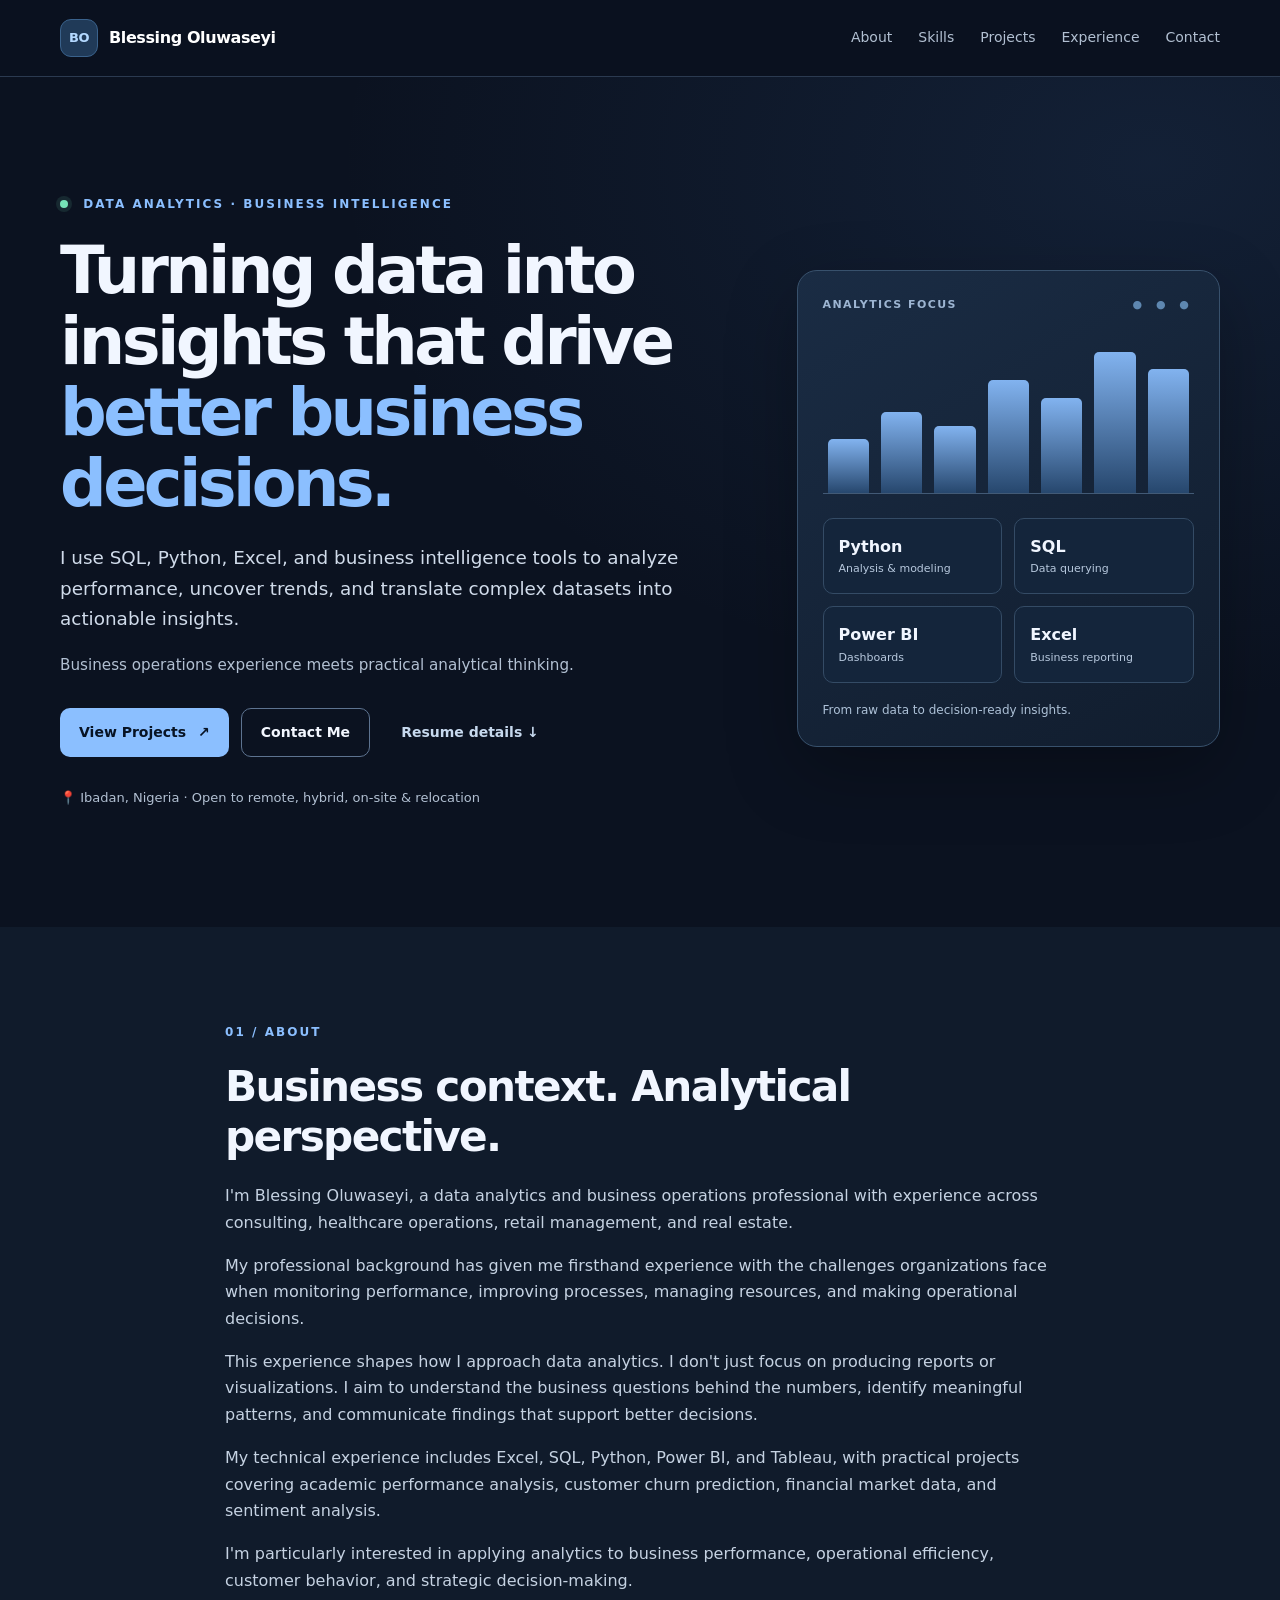
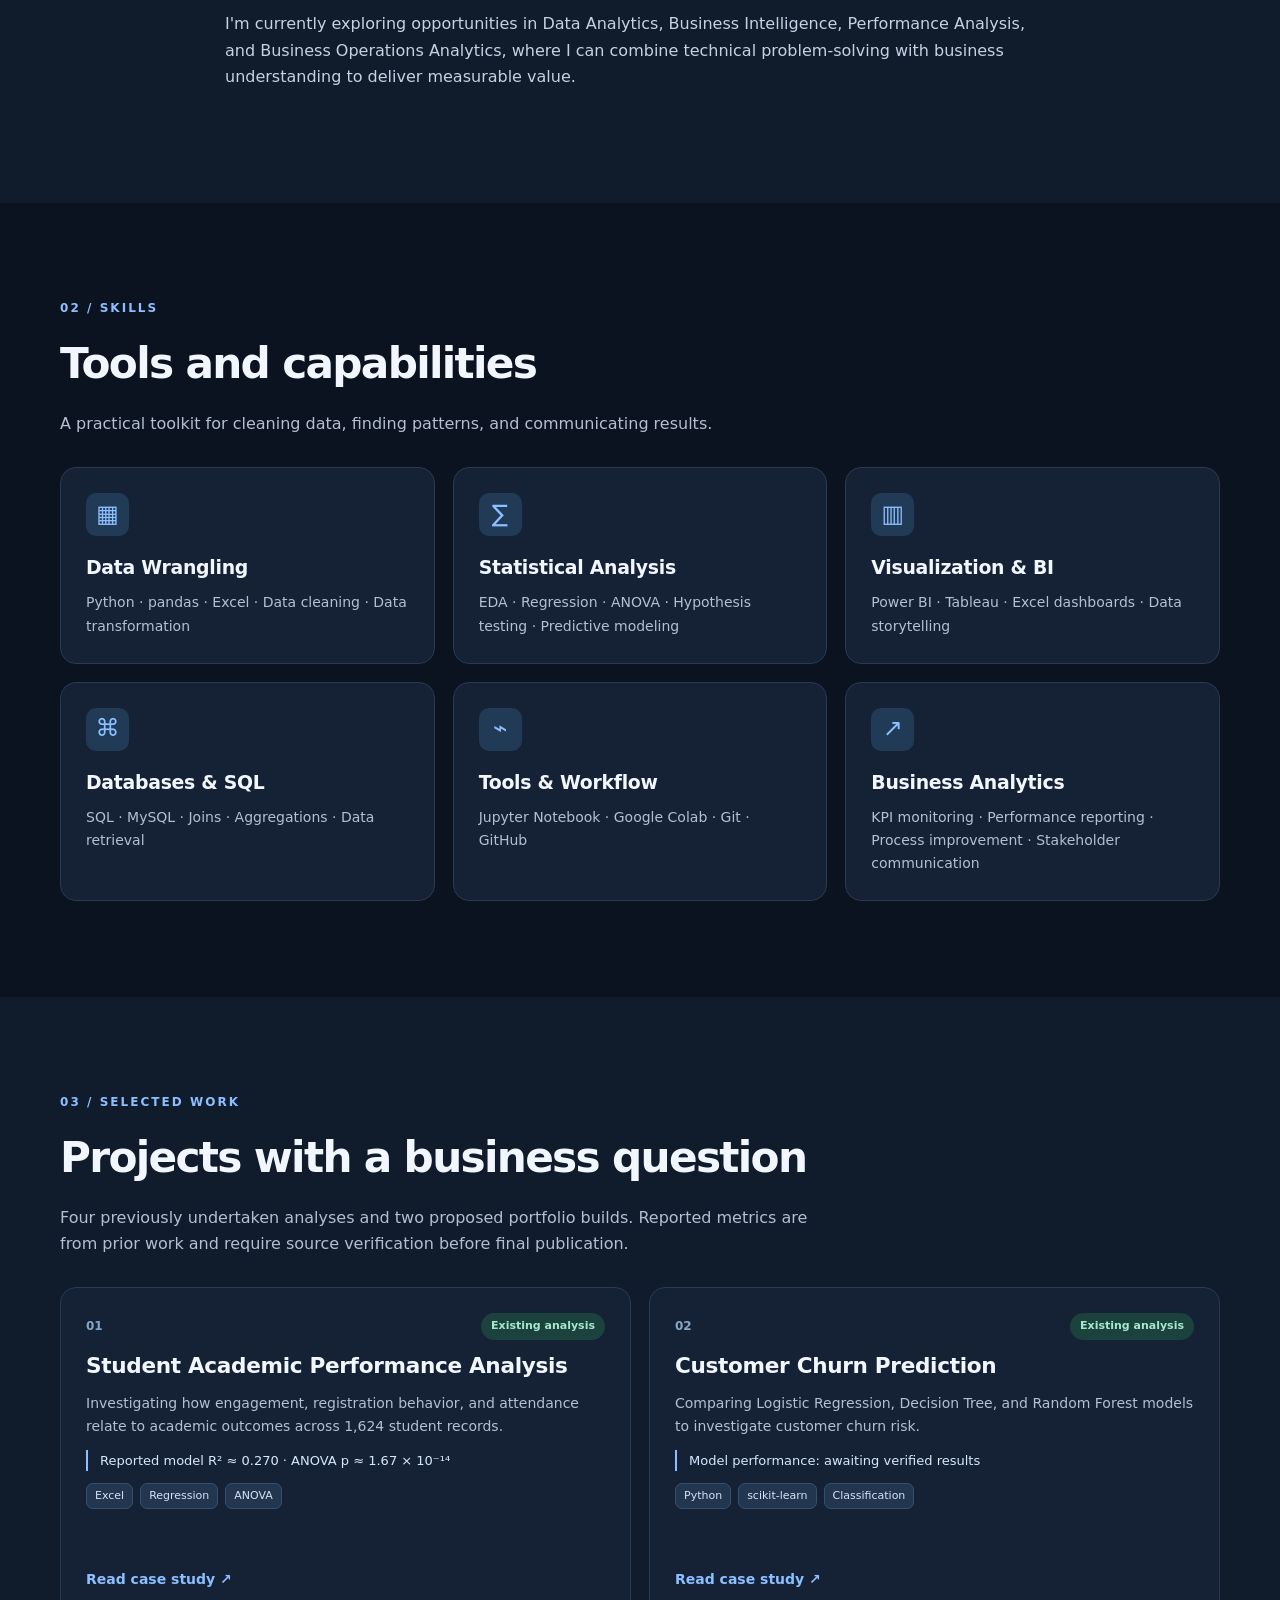
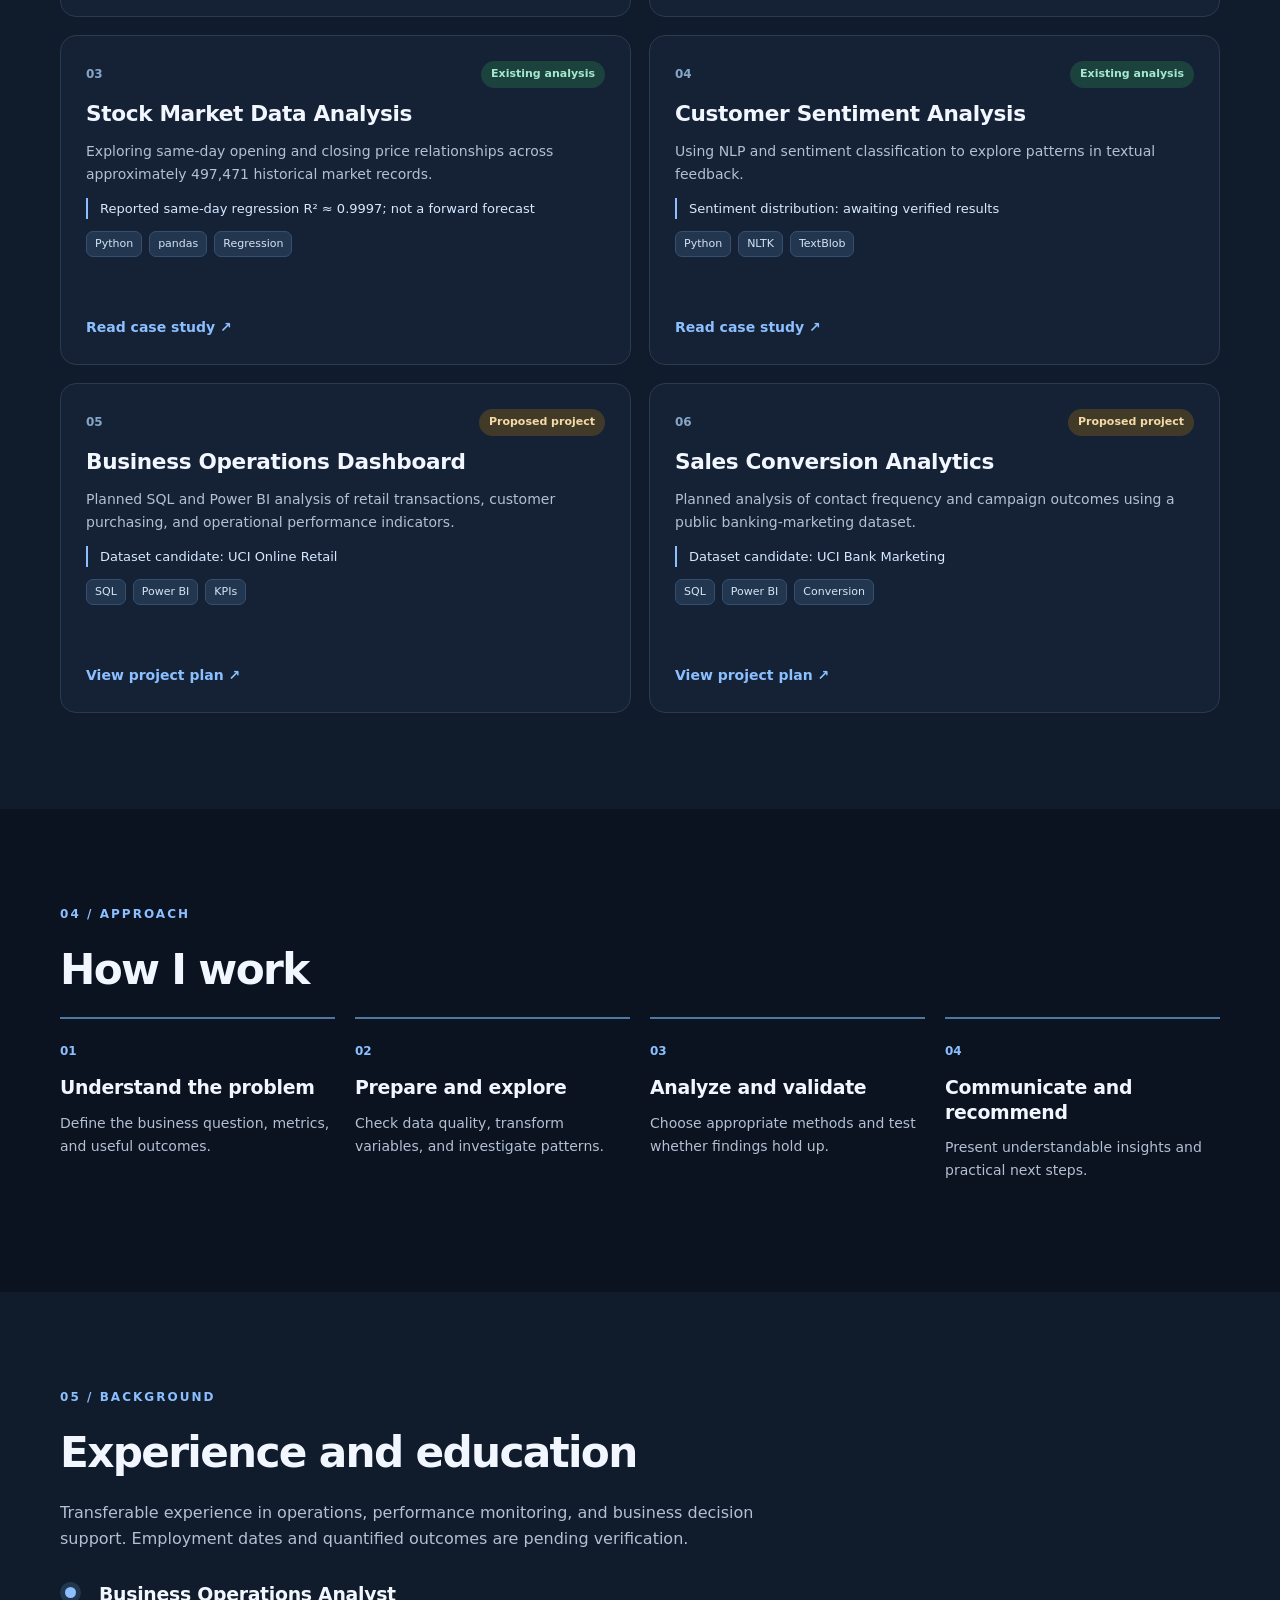
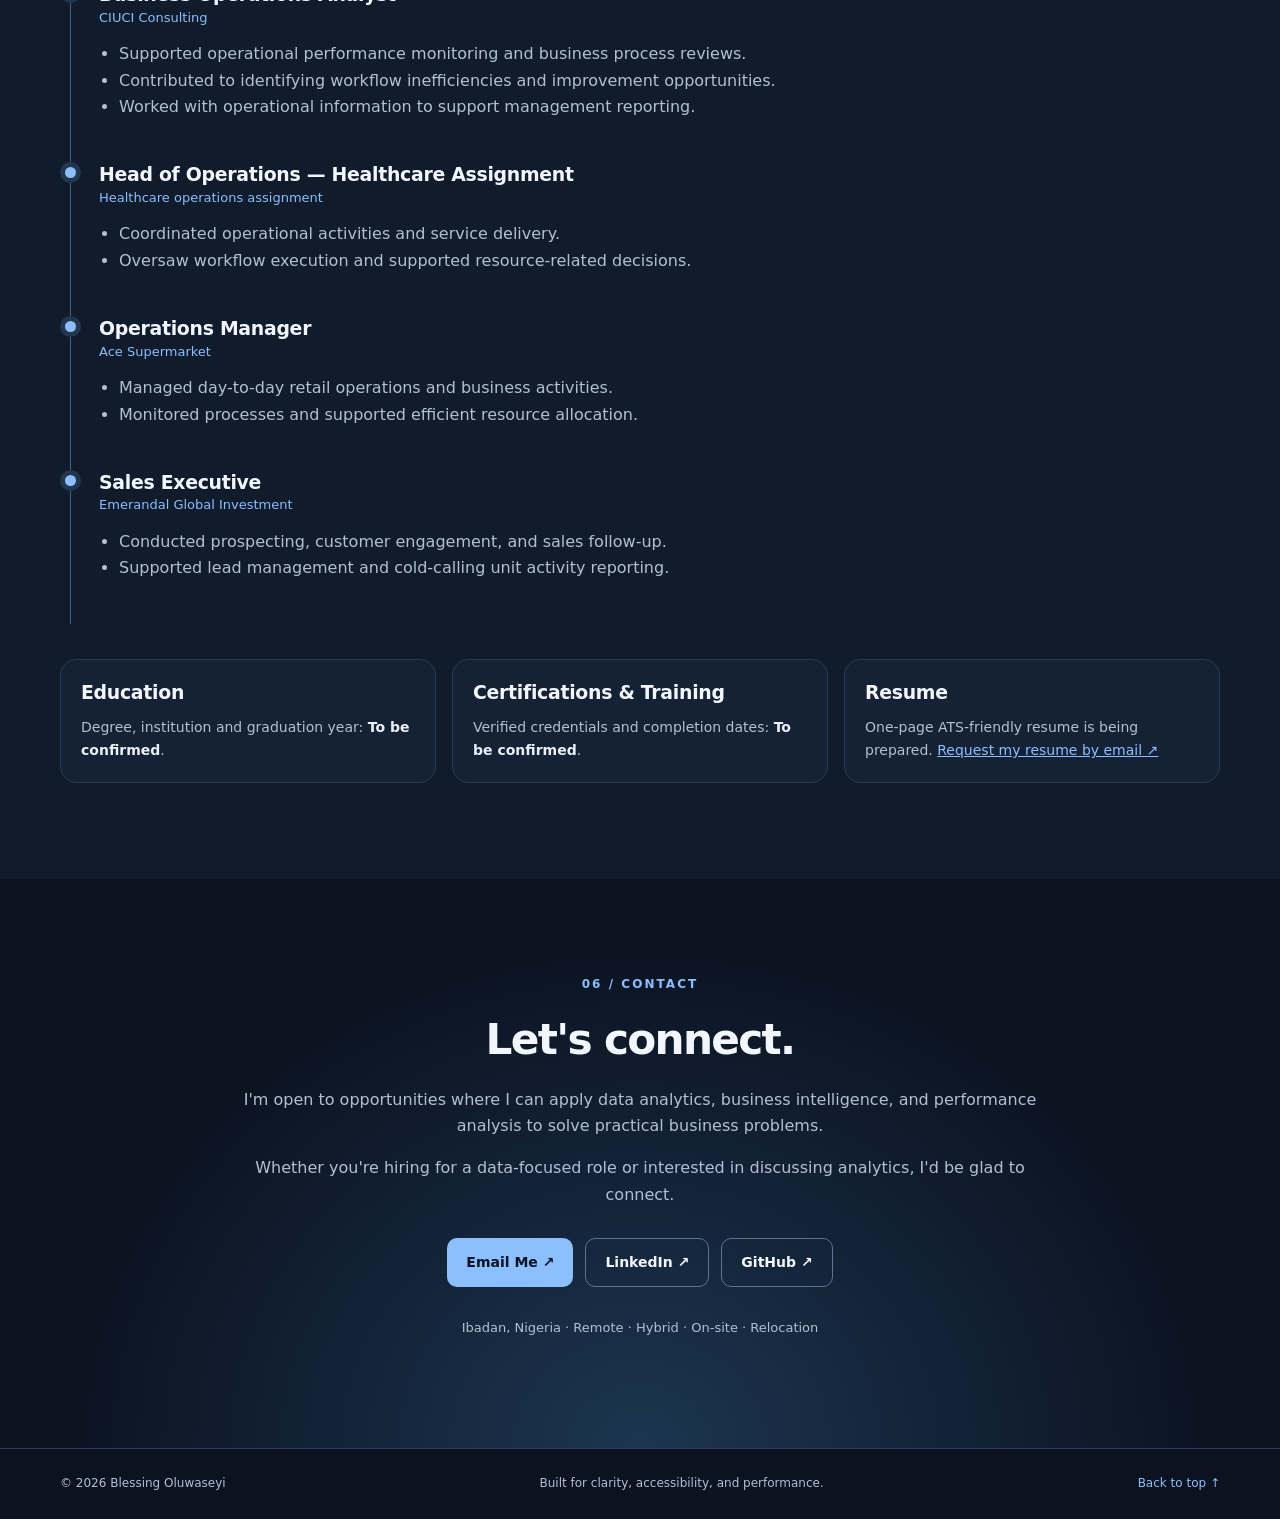
==== index.html @ e12f78a8 "Initial portfolio website upload" ====
<!doctype html>
<html lang="en">
<head>
<meta charset="utf-8">
<meta name="viewport" content="width=device-width,initial-scale=1">
<meta name="theme-color" content="#0b1220">
<meta name="description" content="Blessing Oluwaseyi is a data analytics and business operations professional working with Python, SQL, Excel, Power BI and Tableau to turn data into business insights.">
<meta property="og:type" content="website">
<meta property="og:title" content="Blessing Oluwaseyi | Data Analytics & Business Intelligence">
<meta property="og:description" content="Explore analytics projects in academic performance, customer churn, financial data, sentiment analysis and business operations.">
<meta property="og:image" content="assets/social-preview.svg">
<meta name="twitter:card" content="summary_large_image">
<title>Blessing Oluwaseyi | Data Analytics & Business Intelligence</title>
<link rel="icon" href="assets/favicon.svg" type="image/svg+xml">
<link rel="stylesheet" href="styles.css">
<script defer src="script.js"></script>
</head>
<body>
<a class="skip" href="#main">Skip to content</a>
<header class="site-header"><div class="container nav-wrap"><a class="brand" href="#home" aria-label="Blessing Oluwaseyi home"><span class="brand-mark">BO</span><span>Blessing Oluwaseyi</span></a><button class="menu-toggle" aria-label="Open navigation" aria-controls="primary-nav" aria-expanded="false"><span></span><span></span><span></span></button><nav id="primary-nav" aria-label="Main navigation"><a href="#about">About</a><a href="#skills">Skills</a><a href="#projects">Projects</a><a href="#experience">Experience</a><a href="#contact">Contact</a></nav></div></header>
<main id="main">
<section id="home" class="hero section"><div class="container hero-grid"><div><p class="eyebrow"><span class="pulse"></span> DATA ANALYTICS · BUSINESS INTELLIGENCE</p><h1>Turning data into insights that drive <span>better business decisions.</span></h1><p class="lead">I use SQL, Python, Excel, and business intelligence tools to analyze performance, uncover trends, and translate complex datasets into actionable insights.</p><p class="hero-note">Business operations experience meets practical analytical thinking.</p><div class="actions"><a class="btn primary" href="#projects">View Projects <span aria-hidden="true">↗</span></a><a class="btn outline" href="#contact">Contact Me</a><a class="btn text-btn" href="#resume">Resume details ↓</a></div><p class="availability">📍 Ibadan, Nigeria <span aria-hidden="true">·</span> Open to remote, hybrid, on-site & relocation</p></div><div class="hero-panel" aria-label="Analytics specializations"><div class="panel-top"><span>ANALYTICS FOCUS</span><span class="dot-row" aria-hidden="true">● ● ●</span></div><div class="chart-decoration" aria-hidden="true"><span style="height:35%"></span><span style="height:52%"></span><span style="height:43%"></span><span style="height:73%"></span><span style="height:61%"></span><span style="height:91%"></span><span style="height:80%"></span></div><div class="focus-grid"><div><strong>Python</strong><small>Analysis & modeling</small></div><div><strong>SQL</strong><small>Data querying</small></div><div><strong>Power BI</strong><small>Dashboards</small></div><div><strong>Excel</strong><small>Business reporting</small></div></div><p class="panel-footer">From raw data to decision-ready insights.</p></div></div></section>
<section id="about" class="section alt"><div class="container narrow"><p class="eyebrow">01 / ABOUT</p><h2>Business context. Analytical perspective.</h2><div class="prose"><p>I'm Blessing Oluwaseyi, a data analytics and business operations professional with experience across consulting, healthcare operations, retail management, and real estate.</p><p>My professional background has given me firsthand experience with the challenges organizations face when monitoring performance, improving processes, managing resources, and making operational decisions.</p><p>This experience shapes how I approach data analytics. I don't just focus on producing reports or visualizations. I aim to understand the business questions behind the numbers, identify meaningful patterns, and communicate findings that support better decisions.</p><p>My technical experience includes Excel, SQL, Python, Power BI, and Tableau, with practical projects covering academic performance analysis, customer churn prediction, financial market data, and sentiment analysis.</p><p>I'm particularly interested in applying analytics to business performance, operational efficiency, customer behavior, and strategic decision-making.</p><p>I'm currently exploring opportunities in Data Analytics, Business Intelligence, Performance Analysis, and Business Operations Analytics, where I can combine technical problem-solving with business understanding to deliver measurable value.</p></div></div></section>
<section id="skills" class="section"><div class="container"><p class="eyebrow">02 / SKILLS</p><h2>Tools and capabilities</h2><p class="section-intro">A practical toolkit for cleaning data, finding patterns, and communicating results.</p><div class="skill-grid"><article class="card"><span class="card-icon">▦</span><h3>Data Wrangling</h3><p>Python · pandas · Excel · Data cleaning · Data transformation</p></article><article class="card"><span class="card-icon">∑</span><h3>Statistical Analysis</h3><p>EDA · Regression · ANOVA · Hypothesis testing · Predictive modeling</p></article><article class="card"><span class="card-icon">▥</span><h3>Visualization & BI</h3><p>Power BI · Tableau · Excel dashboards · Data storytelling</p></article><article class="card"><span class="card-icon">⌘</span><h3>Databases & SQL</h3><p>SQL · MySQL · Joins · Aggregations · Data retrieval</p></article><article class="card"><span class="card-icon">⌁</span><h3>Tools & Workflow</h3><p>Jupyter Notebook · Google Colab · Git · GitHub</p></article><article class="card"><span class="card-icon">↗</span><h3>Business Analytics</h3><p>KPI monitoring · Performance reporting · Process improvement · Stakeholder communication</p></article></div></div></section>
<section id="projects" class="section alt"><div class="container"><p class="eyebrow">03 / SELECTED WORK</p><h2>Projects with a business question</h2><p class="section-intro">Four previously undertaken analyses and two proposed portfolio builds. Reported metrics are from prior work and require source verification before final publication.</p><div class="project-grid">
<article class="project card"><div class="project-head"><span class="project-number">01</span><span class="status existing">Existing analysis</span></div><h3>Student Academic Performance Analysis</h3><p>Investigating how engagement, registration behavior, and attendance relate to academic outcomes across 1,624 student records.</p><div class="project-highlight">Reported model R² ≈ 0.270 · ANOVA p ≈ 1.67 × 10⁻¹⁴</div><div class="tags"><span>Excel</span><span>Regression</span><span>ANOVA</span></div><a class="project-link" href="case-studies/student-performance.html">Read case study <span aria-hidden="true">↗</span></a></article>
<article class="project card"><div class="project-head"><span class="project-number">02</span><span class="status existing">Existing analysis</span></div><h3>Customer Churn Prediction</h3><p>Comparing Logistic Regression, Decision Tree, and Random Forest models to investigate customer churn risk.</p><div class="project-highlight">Model performance: awaiting verified results</div><div class="tags"><span>Python</span><span>scikit-learn</span><span>Classification</span></div><a class="project-link" href="case-studies/customer-churn.html">Read case study <span aria-hidden="true">↗</span></a></article>
<article class="project card"><div class="project-head"><span class="project-number">03</span><span class="status existing">Existing analysis</span></div><h3>Stock Market Data Analysis</h3><p>Exploring same-day opening and closing price relationships across approximately 497,471 historical market records.</p><div class="project-highlight">Reported same-day regression R² ≈ 0.9997; not a forward forecast</div><div class="tags"><span>Python</span><span>pandas</span><span>Regression</span></div><a class="project-link" href="case-studies/stock-market.html">Read case study <span aria-hidden="true">↗</span></a></article>
<article class="project card"><div class="project-head"><span class="project-number">04</span><span class="status existing">Existing analysis</span></div><h3>Customer Sentiment Analysis</h3><p>Using NLP and sentiment classification to explore patterns in textual feedback.</p><div class="project-highlight">Sentiment distribution: awaiting verified results</div><div class="tags"><span>Python</span><span>NLTK</span><span>TextBlob</span></div><a class="project-link" href="case-studies/sentiment-analysis.html">Read case study <span aria-hidden="true">↗</span></a></article>
<article class="project card"><div class="project-head"><span class="project-number">05</span><span class="status proposed">Proposed project</span></div><h3>Business Operations Dashboard</h3><p>Planned SQL and Power BI analysis of retail transactions, customer purchasing, and operational performance indicators.</p><div class="project-highlight">Dataset candidate: UCI Online Retail</div><div class="tags"><span>SQL</span><span>Power BI</span><span>KPIs</span></div><a class="project-link" href="case-studies/operations-dashboard.html">View project plan <span aria-hidden="true">↗</span></a></article>
<article class="project card"><div class="project-head"><span class="project-number">06</span><span class="status proposed">Proposed project</span></div><h3>Sales Conversion Analytics</h3><p>Planned analysis of contact frequency and campaign outcomes using a public banking-marketing dataset.</p><div class="project-highlight">Dataset candidate: UCI Bank Marketing</div><div class="tags"><span>SQL</span><span>Power BI</span><span>Conversion</span></div><a class="project-link" href="case-studies/sales-conversion.html">View project plan <span aria-hidden="true">↗</span></a></article>
</div></div></section>
<section id="approach" class="section"><div class="container"><p class="eyebrow">04 / APPROACH</p><h2>How I work</h2><div class="steps"><div><span>01</span><h3>Understand the problem</h3><p>Define the business question, metrics, and useful outcomes.</p></div><div><span>02</span><h3>Prepare and explore</h3><p>Check data quality, transform variables, and investigate patterns.</p></div><div><span>03</span><h3>Analyze and validate</h3><p>Choose appropriate methods and test whether findings hold up.</p></div><div><span>04</span><h3>Communicate and recommend</h3><p>Present understandable insights and practical next steps.</p></div></div></div></section>
<section id="experience" class="section alt"><div class="container"><p class="eyebrow">05 / BACKGROUND</p><h2>Experience and education</h2><p class="section-intro">Transferable experience in operations, performance monitoring, and business decision support. Employment dates and quantified outcomes are pending verification.</p><div class="timeline"><article><h3>Business Operations Analyst</h3><p class="role-org">CIUCI Consulting</p><ul><li>Supported operational performance monitoring and business process reviews.</li><li>Contributed to identifying workflow inefficiencies and improvement opportunities.</li><li>Worked with operational information to support management reporting.</li></ul></article><article><h3>Head of Operations — Healthcare Assignment</h3><p class="role-org">Healthcare operations assignment</p><ul><li>Coordinated operational activities and service delivery.</li><li>Oversaw workflow execution and supported resource-related decisions.</li></ul></article><article><h3>Operations Manager</h3><p class="role-org">Ace Supermarket</p><ul><li>Managed day-to-day retail operations and business activities.</li><li>Monitored processes and supported efficient resource allocation.</li></ul></article><article><h3>Sales Executive</h3><p class="role-org">Emerandal Global Investment</p><ul><li>Conducted prospecting, customer engagement, and sales follow-up.</li><li>Supported lead management and cold-calling unit activity reporting.</li></ul></article></div><div id="resume" class="info-grid"><div class="card"><h3>Education</h3><p>Degree, institution and graduation year: <strong>To be confirmed</strong>.</p></div><div class="card"><h3>Certifications & Training</h3><p>Verified credentials and completion dates: <strong>To be confirmed</strong>.</p></div><div class="card"><h3>Resume</h3><p>One-page ATS-friendly resume is being prepared. <a href="mailto:Blessinghssn8@gmail.com?subject=Resume%20request">Request my resume by email ↗</a></p></div></div></div></section>
<section id="contact" class="section contact-section"><div class="container contact-inner"><p class="eyebrow">06 / CONTACT</p><h2>Let's connect.</h2><p>I'm open to opportunities where I can apply data analytics, business intelligence, and performance analysis to solve practical business problems.</p><p>Whether you're hiring for a data-focused role or interested in discussing analytics, I'd be glad to connect.</p><div class="actions"><a class="btn primary" href="mailto:Blessinghssn8@gmail.com">Email Me ↗</a><a class="btn outline" href="https://www.linkedin.com/in/blessing-hassan-1100a9236/" target="_blank" rel="noopener noreferrer">LinkedIn ↗</a><a class="btn outline" href="https://github.com/blessinghssn8-Analysis" target="_blank" rel="noopener noreferrer">GitHub ↗</a></div><p class="contact-meta">Ibadan, Nigeria · Remote · Hybrid · On-site · Relocation</p></div></section>
</main>
<footer class="footer"><div class="container footer-inner"><span>© <span id="year">2026</span> Blessing Oluwaseyi</span><span>Built for clarity, accessibility, and performance.</span><a href="#home">Back to top ↑</a></div></footer>
</body></html>
---- styles.css ----
:root{color-scheme:dark;--bg:#0b1220;--bg2:#101b2b;--card:#152236;--border:#2b3a50;--text:#f1f6ff;--muted:#b2c0d2;--accent:#8bbfff;--accent2:#c3ddff;--max:1160px}*{box-sizing:border-box}html{scroll-behavior:smooth;scroll-padding-top:88px}body{margin:0;background:var(--bg);color:var(--text);font:16px/1.65 system-ui,-apple-system,Segoe UI,Roboto,Arial,sans-serif}a{color:var(--accent)}a:hover{color:#d7eaff}a:focus-visible,button:focus-visible{outline:3px solid var(--accent2);outline-offset:4px}button{font:inherit}.container{width:min(var(--max),calc(100% - 44px));margin:auto}.narrow{max-width:830px}.skip{position:absolute;top:-100px;left:20px;padding:12px;background:#fff;color:#000;z-index:20}.skip:focus{top:12px}.site-header{position:sticky;top:0;z-index:10;background:rgba(11,18,32,.96);border-bottom:1px solid var(--border);backdrop-filter:blur(12px)}.nav-wrap{min-height:76px;display:flex;align-items:center;justify-content:space-between;gap:24px}.brand{display:flex;align-items:center;gap:11px;color:#fff;text-decoration:none;font-weight:750;letter-spacing:-.025em}.brand-mark{display:grid;place-items:center;background:#203a58;color:#b4d9ff;border:1px solid #3a628c;width:38px;height:38px;border-radius:11px;font-size:13px}nav{display:flex;gap:26px}nav a{color:var(--muted);font-size:14px;text-decoration:none}nav a:hover{color:#fff}.menu-toggle{display:none}.section{padding:96px 0}.alt{background:var(--bg2)}.hero{padding:118px 0 105px;background:radial-gradient(ellipse at 90% 10%,rgba(65,115,180,.15),transparent 50%)}.hero-grid{display:grid;grid-template-columns:minmax(0,1.35fr) minmax(300px,.85fr);gap:64px;align-items:center}.eyebrow{color:var(--accent);font-size:12px;font-weight:800;letter-spacing:.17em;margin:0 0 20px}.pulse{display:inline-block;width:8px;height:8px;border-radius:50%;background:#76e2b7;margin-right:9px;box-shadow:0 0 0 4px #76e2b71c}h1,h2,h3,p{margin-top:0}h1{font-size:clamp(2.7rem,5.1vw,4.8rem);line-height:1.09;letter-spacing:-.055em;margin-bottom:24px;max-width:850px}h1 span{color:var(--accent)}h2{font-size:clamp(2rem,3.3vw,3.05rem);line-height:1.17;letter-spacing:-.04em;margin-bottom:22px}h3{font-size:1.18rem;line-height:1.3;letter-spacing:-.015em;margin-bottom:12px}.lead{font-size:1.15rem;color:#d0dbea;max-width:660px}.hero-note{color:var(--muted);font-size:.95rem}.actions{display:flex;flex-wrap:wrap;gap:12px;margin:30px 0}.btn{display:inline-flex;align-items:center;justify-content:center;gap:12px;padding:12px 19px;border-radius:10px;font-weight:700;text-decoration:none;font-size:14px;min-height:46px;transition:transform .2s,background .2s}.btn:hover{transform:translateY(-2px)}.primary{background:var(--accent);color:#071324}.primary:hover{background:#b9d9ff;color:#071324}.outline{border:1px solid #5d7390;color:#f3f7ff}.outline:hover{background:#1c2b41;color:#fff}.text-btn{color:#c7d9ee}.availability,.contact-meta{color:var(--muted);font-size:13px}.hero-panel{background:linear-gradient(150deg,#1a2c44,#111d2e);border:1px solid #38516c;border-radius:20px;padding:25px;box-shadow:0 24px 70px #0004}.panel-top{display:flex;justify-content:space-between;color:#9db5d2;font-size:11px;font-weight:800;letter-spacing:.13em}.dot-row{color:#5e87b0;letter-spacing:5px}.chart-decoration{height:180px;display:flex;align-items:flex-end;gap:12px;padding:24px 5px 0;border-bottom:1px solid #425a76}.chart-decoration span{flex:1;background:linear-gradient(#8bbfff,#284a72);border-radius:5px 5px 0 0;opacity:.92}.focus-grid{display:grid;grid-template-columns:1fr 1fr;gap:12px;margin-top:24px}.focus-grid div{padding:15px;border:1px solid #344b65;border-radius:10px;background:#14253b}.focus-grid strong,.focus-grid small{display:block}.focus-grid small{color:#b7c8dd;font-size:11px}.panel-footer{color:#adc1d7;font-size:12px;margin:18px 0 0}.prose p{color:#c5d2e2;margin-bottom:17px}.section-intro{color:var(--muted);max-width:760px;margin-bottom:30px}.skill-grid,.project-grid{display:grid;grid-template-columns:repeat(3,minmax(0,1fr));gap:18px}.card{background:var(--card);border:1px solid var(--border);border-radius:16px;padding:25px}.card p{color:var(--muted);font-size:14px;margin-bottom:0}.card-icon{display:inline-grid;place-items:center;width:43px;height:43px;background:#213a55;border-radius:10px;color:var(--accent);font-size:24px;margin-bottom:19px}.project-grid{grid-template-columns:repeat(2,minmax(0,1fr))}.project{display:flex;flex-direction:column;gap:12px;min-height:330px}.project-head{display:flex;align-items:center;justify-content:space-between}.project-number{color:#86a6c8;font-weight:800;font-size:12px}.status{border-radius:99px;padding:4px 10px;font-size:11px;font-weight:750}.existing{background:#1b423d;color:#a5e8ce}.proposed{background:#423a29;color:#f4dba6}.project h3{font-size:1.35rem;margin:0}.project p{margin:0}.project-highlight{font-size:13px;color:#d7e8ff;border-left:2px solid var(--accent);padding-left:12px}.tags{display:flex;flex-wrap:wrap;gap:7px}.tags span{font-size:11px;background:#233650;border:1px solid #35506f;border-radius:7px;padding:3px 8px;color:#d4e4f5}.project-link{margin-top:auto;font-size:14px;font-weight:750;text-decoration:none}.steps{display:grid;grid-template-columns:repeat(4,1fr);gap:20px}.steps>div{border-top:2px solid #5076a2;padding-top:18px}.steps span{color:var(--accent);font-size:12px;font-weight:800}.steps h3{margin:12px 0}.steps p{color:var(--muted);font-size:14px}.timeline{border-left:1px solid #426181;margin-left:10px;padding-left:28px;max-width:850px}.timeline article{position:relative;padding-bottom:26px}.timeline article:before{content:"";position:absolute;width:11px;height:11px;left:-34px;top:5px;border-radius:50%;background:var(--accent);box-shadow:0 0 0 5px #22364e}.timeline h3{margin-bottom:0}.role-org{color:var(--accent);font-size:13px}.timeline ul{color:var(--muted);padding-left:20px;margin-top:12px}.info-grid{display:grid;grid-template-columns:repeat(3,1fr);gap:16px;margin-top:35px}.info-grid .card{padding:20px}.info-grid strong{color:#e9f0fa}.contact-section{background:radial-gradient(ellipse at 50% 100%,#1c3550 0%,var(--bg) 65%)}.contact-inner{max-width:830px;text-align:center}.contact-inner p:not(.eyebrow){color:var(--muted)}.contact-inner .actions{justify-content:center}.footer{border-top:1px solid var(--border);padding:25px 0;color:var(--muted);font-size:12px}.footer-inner{display:flex;flex-wrap:wrap;justify-content:space-between;gap:15px}.footer a{text-decoration:none}@media(max-width:900px){.hero-grid{grid-template-columns:1fr;gap:40px}.hero-panel{max-width:550px}.skill-grid{grid-template-columns:repeat(2,1fr)}.steps{grid-template-columns:repeat(2,1fr)}.info-grid{grid-template-columns:1fr 1fr}}@media(max-width:640px){.container{width:min(100% - 32px,var(--max))}.section{padding:66px 0}.hero{padding:76px 0}.nav-wrap{min-height:68px}.menu-toggle{display:flex;flex-direction:column;gap:5px;border:1px solid #4b617d;background:transparent;border-radius:8px;padding:10px;cursor:pointer}.menu-toggle span{display:block;width:20px;height:2px;background:#e4efff}nav{display:none;position:absolute;left:0;right:0;top:68px;background:#101b2b;padding:15px 22px 22px;border-bottom:1px solid var(--border);flex-direction:column;gap:13px}nav.open{display:flex}nav a{padding:8px 0}.skill-grid,.project-grid,.steps,.info-grid{grid-template-columns:1fr}.project{min-height:0}.hero-panel{padding:20px}.actions{gap:10px}.btn{flex:1 1 auto}.brand{font-size:14px}.footer-inner{flex-direction:column}}@media(prefers-reduced-motion:reduce){html{scroll-behavior:auto}*,*:before,*:after{transition:none!important;animation:none!important}}
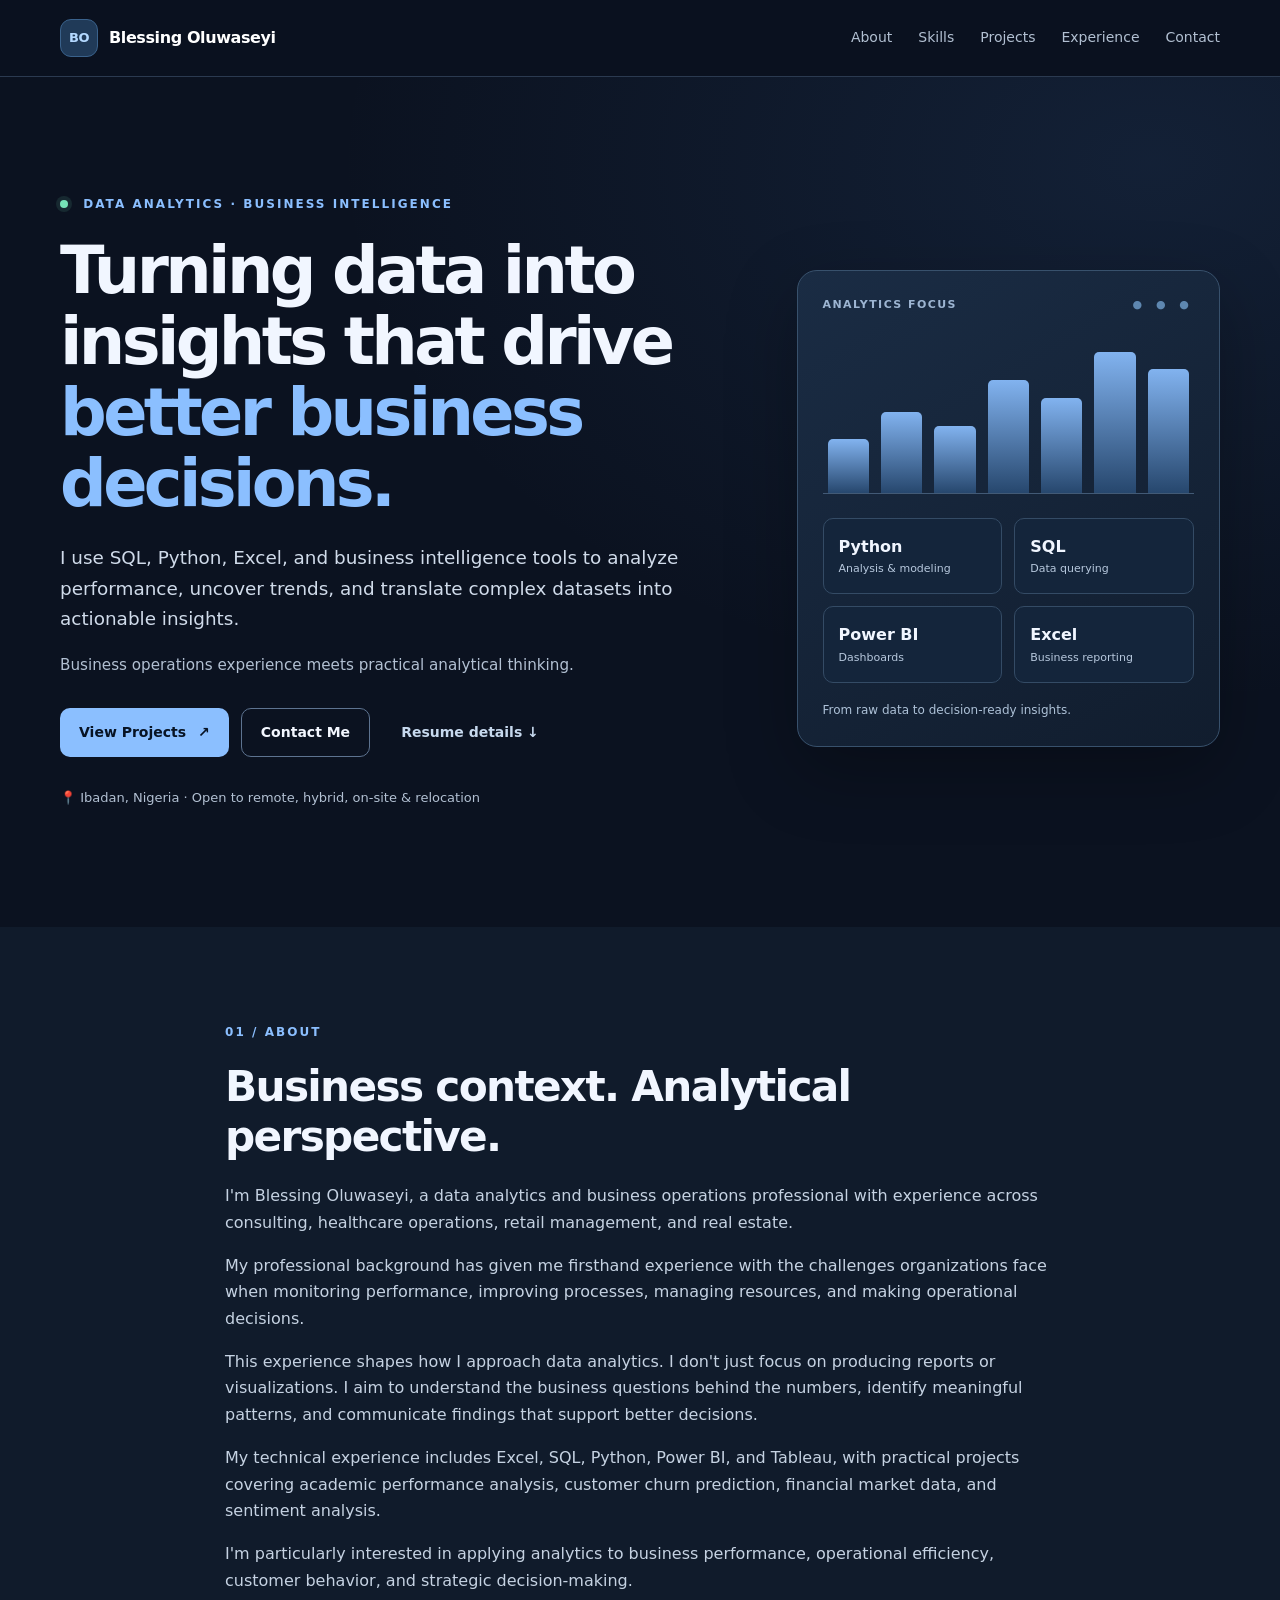
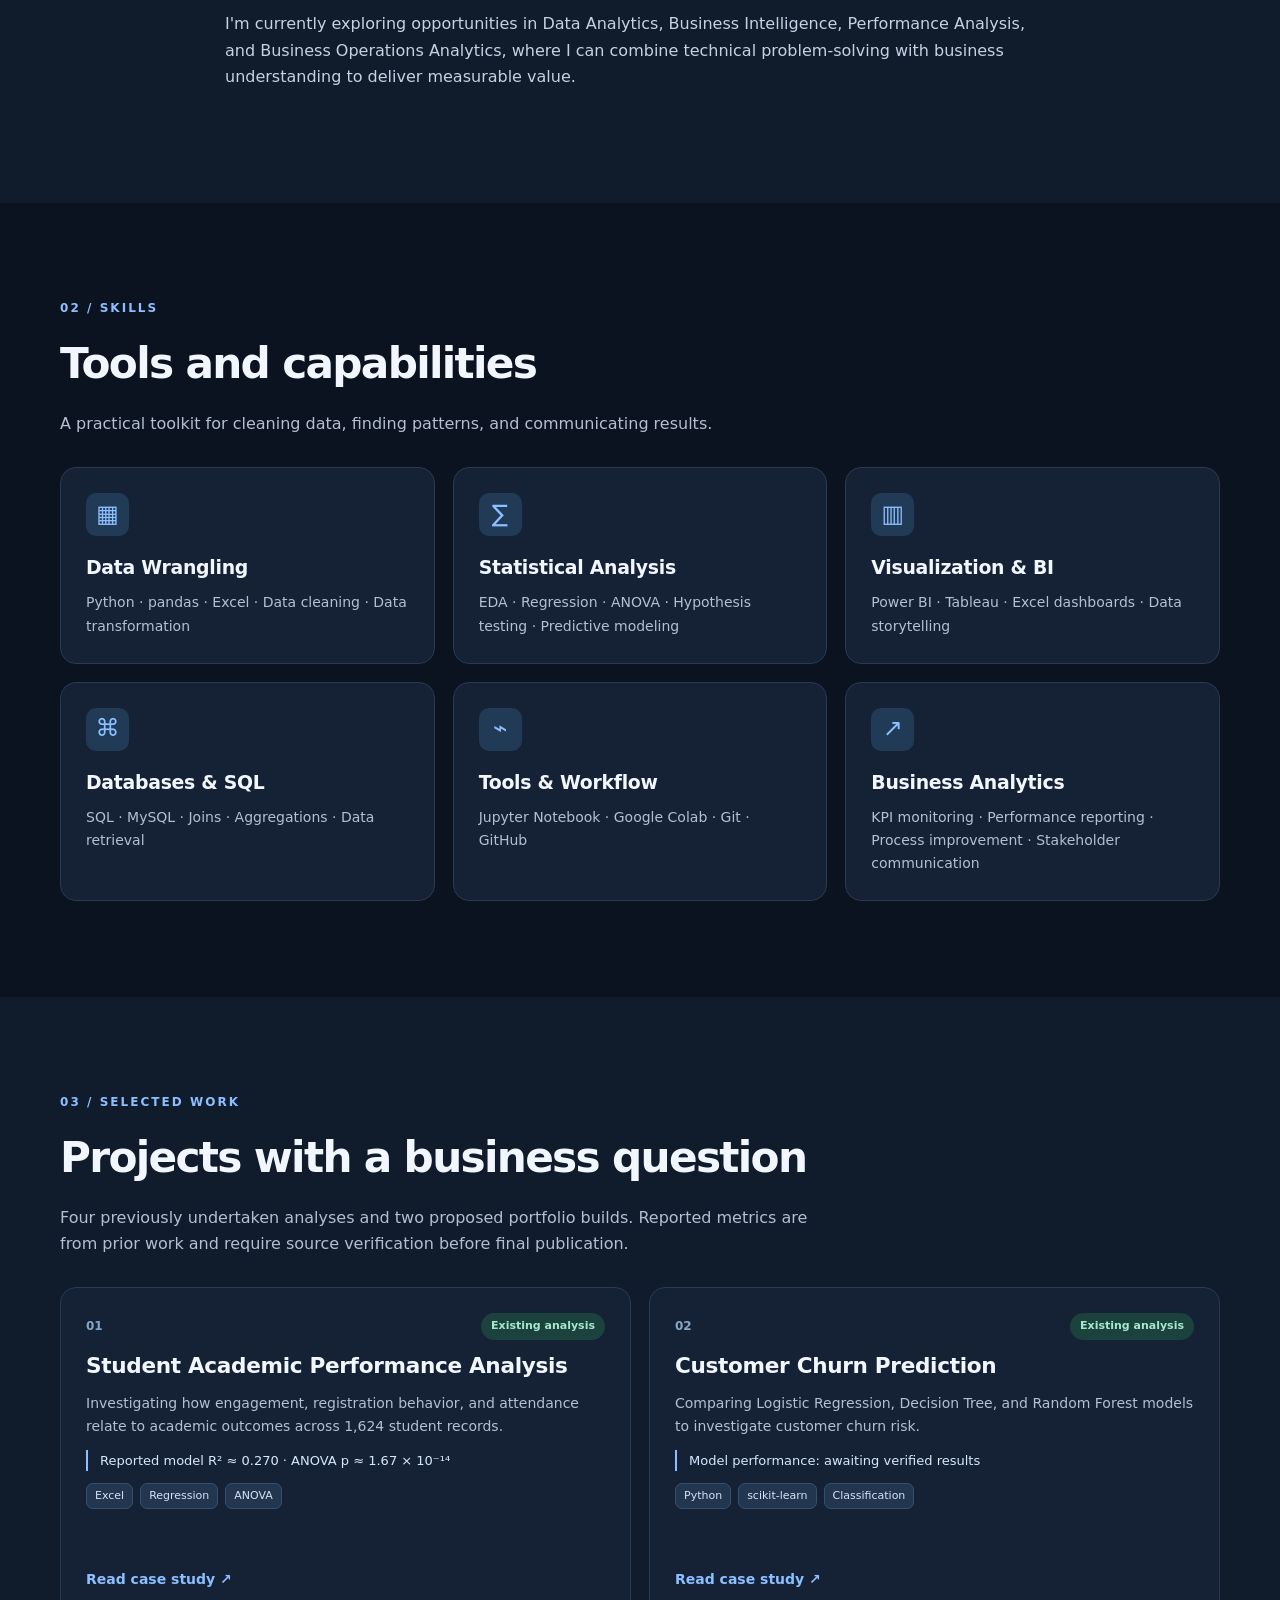
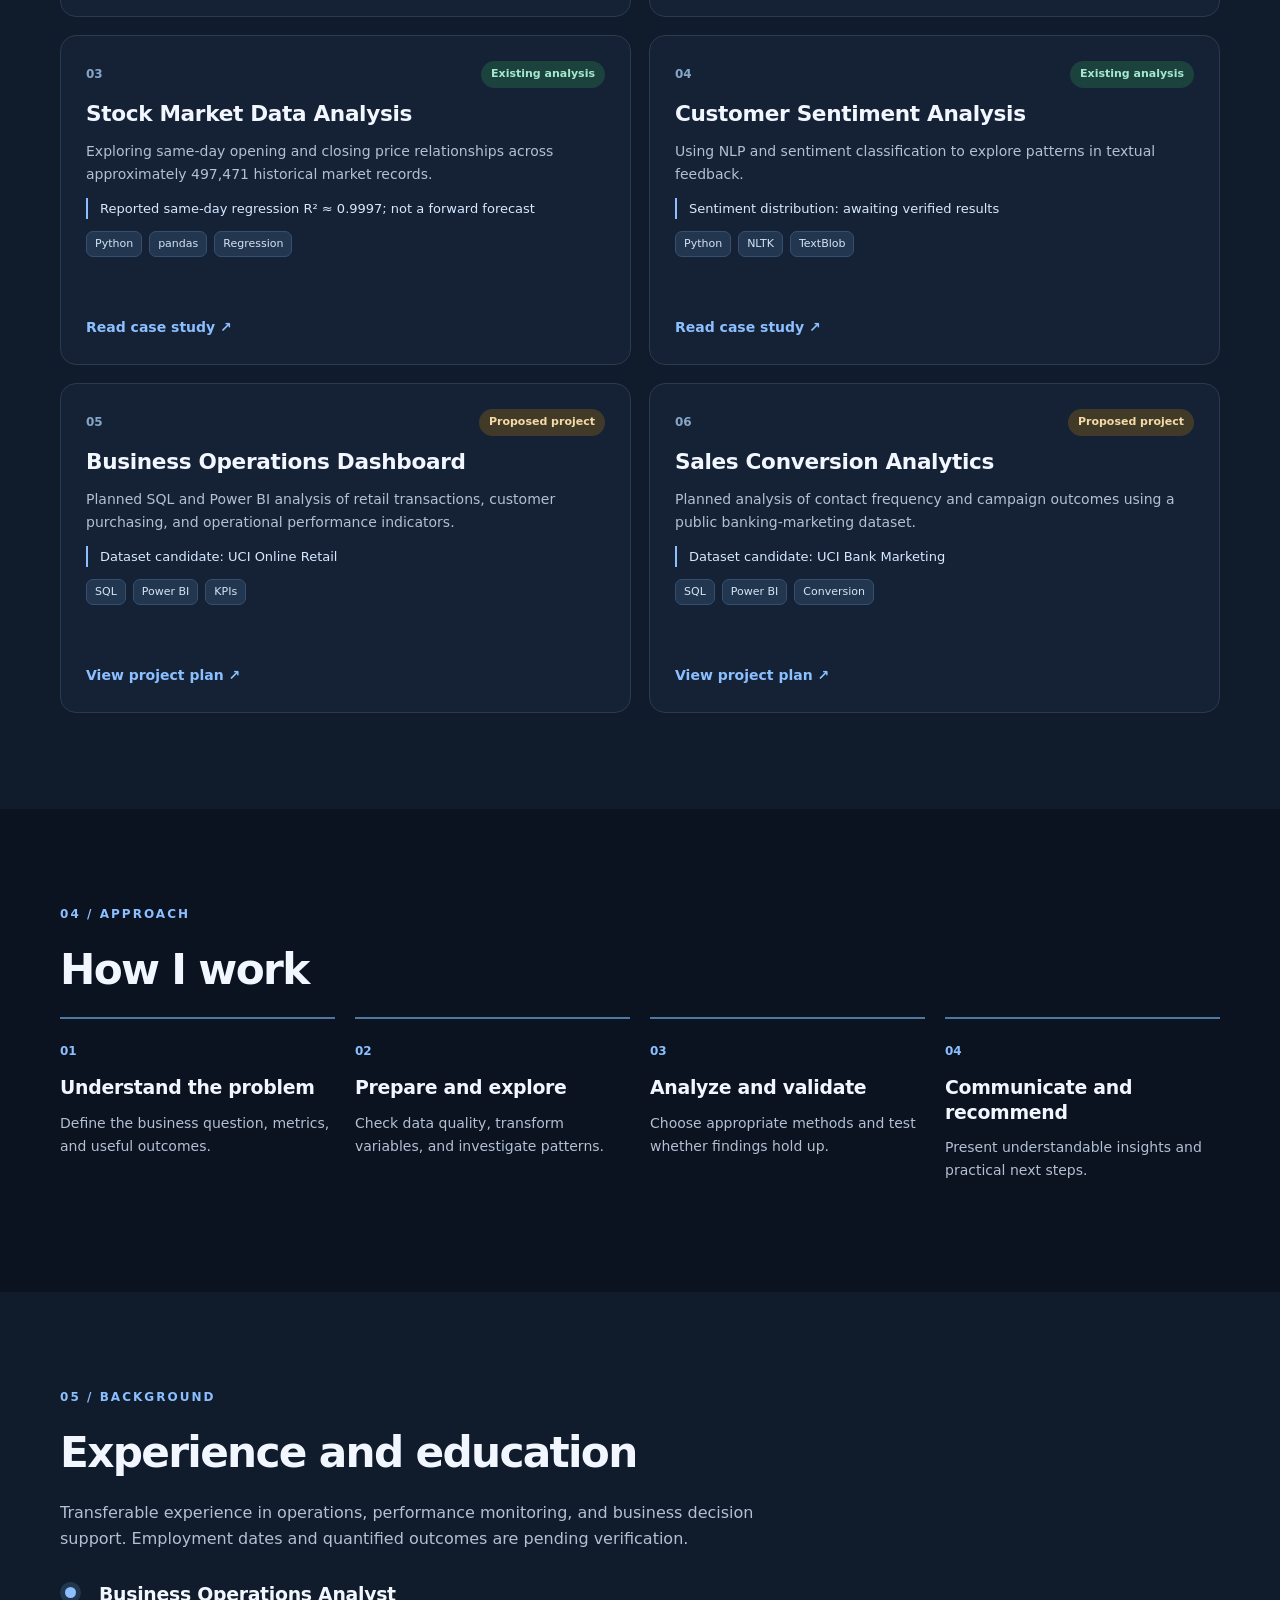
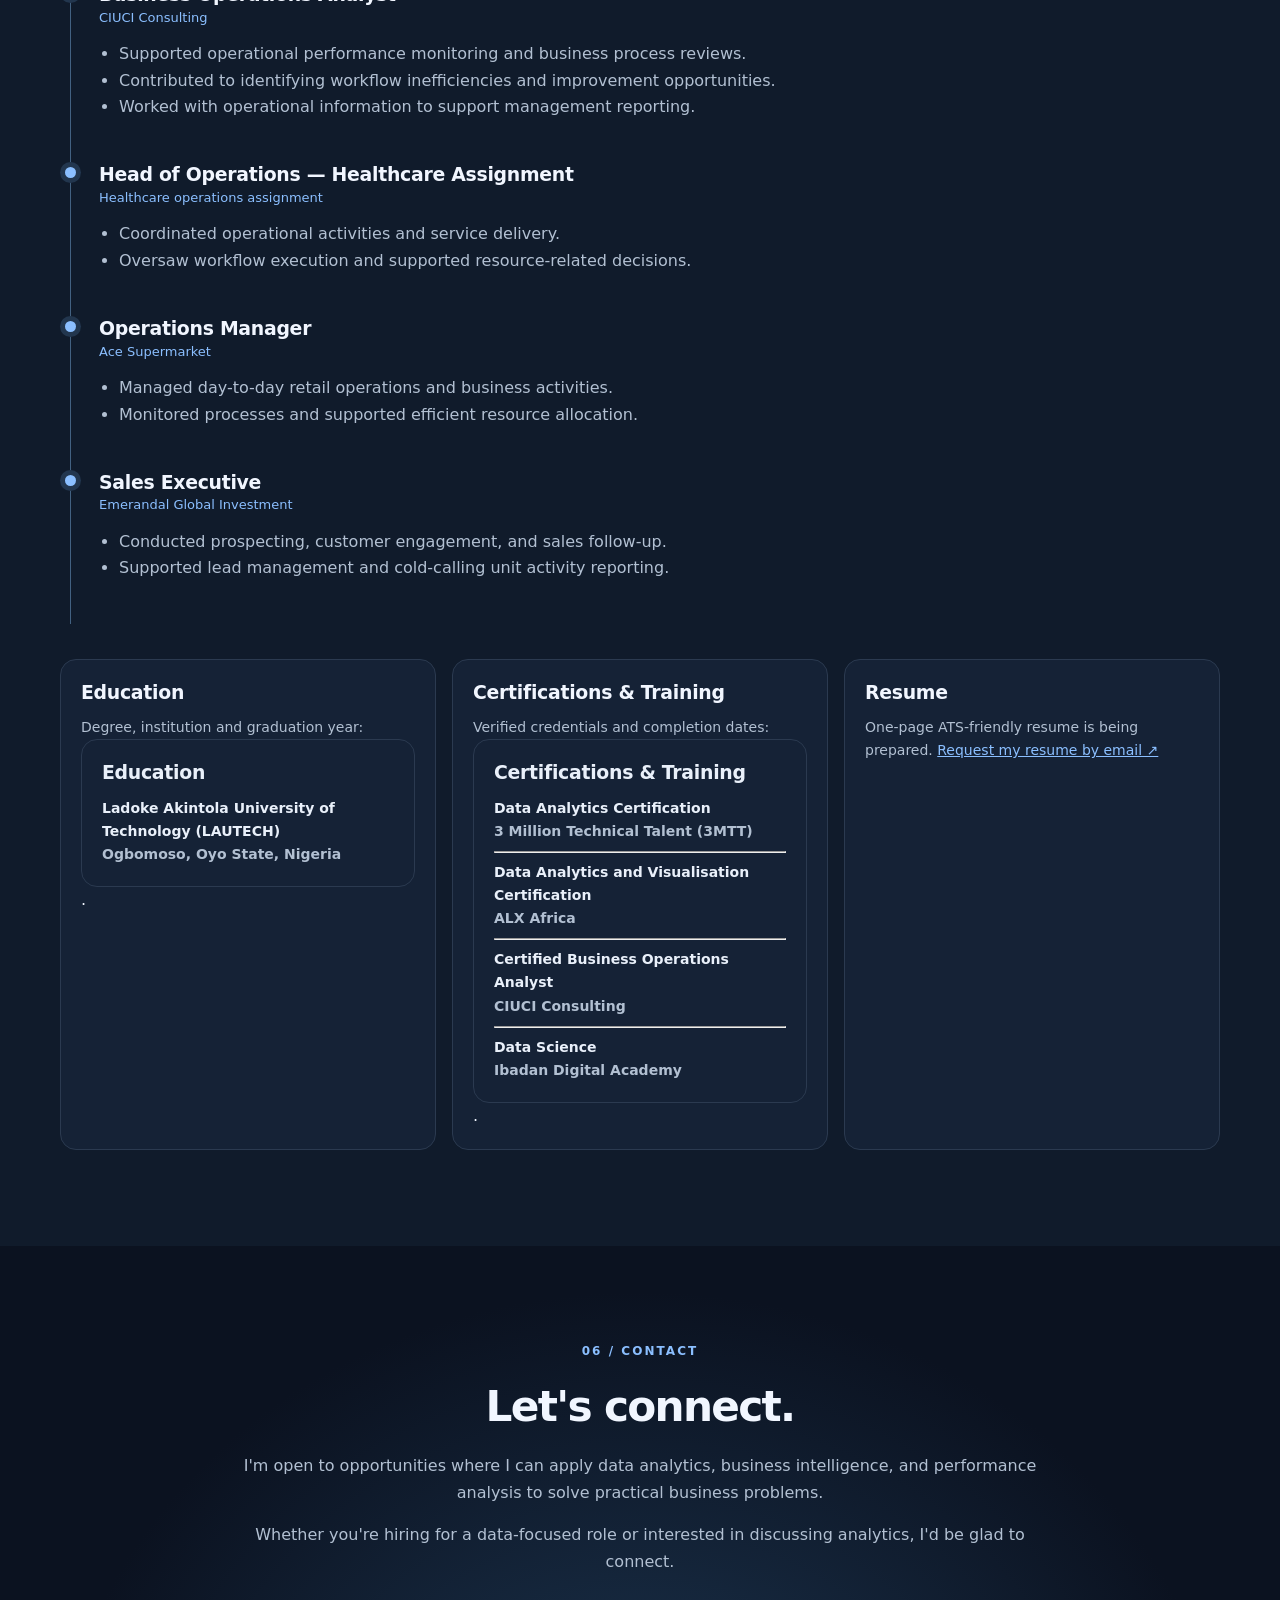
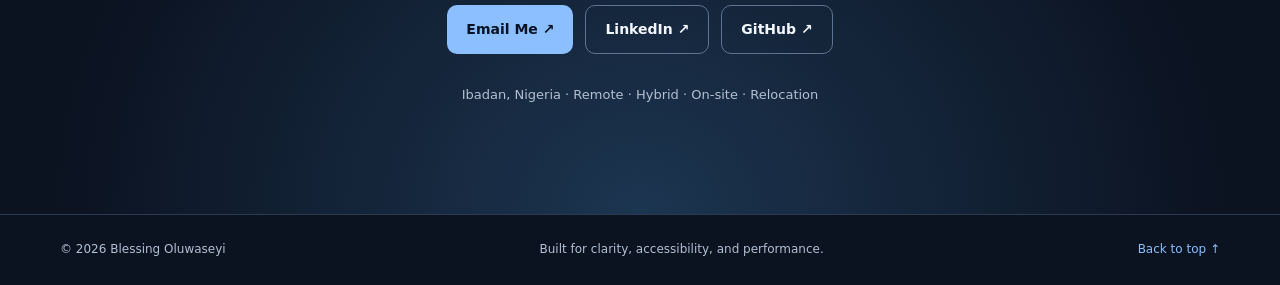
==== commit e77667ec: "Update index.html" ====
--- a/index.html
+++ b/index.html
@@ -31,7 +31,7 @@
 <article class="project card"><div class="project-head"><span class="project-number">06</span><span class="status proposed">Proposed project</span></div><h3>Sales Conversion Analytics</h3><p>Planned analysis of contact frequency and campaign outcomes using a public banking-marketing dataset.</p><div class="project-highlight">Dataset candidate: UCI Bank Marketing</div><div class="tags"><span>SQL</span><span>Power BI</span><span>Conversion</span></div><a class="project-link" href="case-studies/sales-conversion.html">View project plan <span aria-hidden="true">↗</span></a></article>
 </div></div></section>
 <section id="approach" class="section"><div class="container"><p class="eyebrow">04 / APPROACH</p><h2>How I work</h2><div class="steps"><div><span>01</span><h3>Understand the problem</h3><p>Define the business question, metrics, and useful outcomes.</p></div><div><span>02</span><h3>Prepare and explore</h3><p>Check data quality, transform variables, and investigate patterns.</p></div><div><span>03</span><h3>Analyze and validate</h3><p>Choose appropriate methods and test whether findings hold up.</p></div><div><span>04</span><h3>Communicate and recommend</h3><p>Present understandable insights and practical next steps.</p></div></div></div></section>
-<section id="experience" class="section alt"><div class="container"><p class="eyebrow">05 / BACKGROUND</p><h2>Experience and education</h2><p class="section-intro">Transferable experience in operations, performance monitoring, and business decision support. Employment dates and quantified outcomes are pending verification.</p><div class="timeline"><article><h3>Business Operations Analyst</h3><p class="role-org">CIUCI Consulting</p><ul><li>Supported operational performance monitoring and business process reviews.</li><li>Contributed to identifying workflow inefficiencies and improvement opportunities.</li><li>Worked with operational information to support management reporting.</li></ul></article><article><h3>Head of Operations — Healthcare Assignment</h3><p class="role-org">Healthcare operations assignment</p><ul><li>Coordinated operational activities and service delivery.</li><li>Oversaw workflow execution and supported resource-related decisions.</li></ul></article><article><h3>Operations Manager</h3><p class="role-org">Ace Supermarket</p><ul><li>Managed day-to-day retail operations and business activities.</li><li>Monitored processes and supported efficient resource allocation.</li></ul></article><article><h3>Sales Executive</h3><p class="role-org">Emerandal Global Investment</p><ul><li>Conducted prospecting, customer engagement, and sales follow-up.</li><li>Supported lead management and cold-calling unit activity reporting.</li></ul></article></div><div id="resume" class="info-grid"><div class="card"><h3>Education</h3><p>Degree, institution and graduation year: <strong>To be confirmed</strong>.</p></div><div class="card"><h3>Certifications & Training</h3><p>Verified credentials and completion dates: <strong>To be confirmed</strong>.</p></div><div class="card"><h3>Resume</h3><p>One-page ATS-friendly resume is being prepared. <a href="mailto:Blessinghssn8@gmail.com?subject=Resume%20request">Request my resume by email ↗</a></p></div></div></div></section>
+<section id="experience" class="section alt"><div class="container"><p class="eyebrow">05 / BACKGROUND</p><h2>Experience and education</h2><p class="section-intro">Transferable experience in operations, performance monitoring, and business decision support. Employment dates and quantified outcomes are pending verification.</p><div class="timeline"><article><h3>Business Operations Analyst</h3><p class="role-org">CIUCI Consulting</p><ul><li>Supported operational performance monitoring and business process reviews.</li><li>Contributed to identifying workflow inefficiencies and improvement opportunities.</li><li>Worked with operational information to support management reporting.</li></ul></article><article><h3>Head of Operations — Healthcare Assignment</h3><p class="role-org">Healthcare operations assignment</p><ul><li>Coordinated operational activities and service delivery.</li><li>Oversaw workflow execution and supported resource-related decisions.</li></ul></article><article><h3>Operations Manager</h3><p class="role-org">Ace Supermarket</p><ul><li>Managed day-to-day retail operations and business activities.</li><li>Monitored processes and supported efficient resource allocation.</li></ul></article><article><h3>Sales Executive</h3><p class="role-org">Emerandal Global Investment</p><ul><li>Conducted prospecting, customer engagement, and sales follow-up.</li><li>Supported lead management and cold-calling unit activity reporting.</li></ul></article></div><div id="resume" class="info-grid"><div class="card"><h3>Education</h3><p>Degree, institution and graduation year: <strong> <div class="card">   <h3>Education</h3>   <p><strong>Ladoke Akintola University of Technology (LAUTECH)</strong></p>   <p>Ogbomoso, Oyo State, Nigeria</p> </div></strong>.</p></div><div class="card"><h3>Certifications & Training</h3><p>Verified credentials and completion dates: <strong> <div class="card">   <h3>Certifications &amp; Training</h3>    <p>     <strong>Data Analytics Certification</strong><br>     3 Million Technical Talent (3MTT)   </p>    <hr>    <p>     <strong>Data Analytics and Visualisation Certification</strong><br>     ALX Africa   </p>    <hr>    <p>     <strong>Certified Business Operations Analyst</strong><br>     CIUCI Consulting   </p>    <hr>    <p>     <strong>Data Science</strong><br>     Ibadan Digital Academy   </p> </div></strong>.</p></div><div class="card"><h3>Resume</h3><p>One-page ATS-friendly resume is being prepared. <a href="mailto:Blessinghssn8@gmail.com?subject=Resume%20request">Request my resume by email ↗</a></p></div></div></div></section>
 <section id="contact" class="section contact-section"><div class="container contact-inner"><p class="eyebrow">06 / CONTACT</p><h2>Let's connect.</h2><p>I'm open to opportunities where I can apply data analytics, business intelligence, and performance analysis to solve practical business problems.</p><p>Whether you're hiring for a data-focused role or interested in discussing analytics, I'd be glad to connect.</p><div class="actions"><a class="btn primary" href="mailto:Blessinghssn8@gmail.com">Email Me ↗</a><a class="btn outline" href="https://www.linkedin.com/in/blessing-hassan-1100a9236/" target="_blank" rel="noopener noreferrer">LinkedIn ↗</a><a class="btn outline" href="https://github.com/blessinghssn8-Analysis" target="_blank" rel="noopener noreferrer">GitHub ↗</a></div><p class="contact-meta">Ibadan, Nigeria · Remote · Hybrid · On-site · Relocation</p></div></section>
 </main>
 <footer class="footer"><div class="container footer-inner"><span>© <span id="year">2026</span> Blessing Oluwaseyi</span><span>Built for clarity, accessibility, and performance.</span><a href="#home">Back to top ↑</a></div></footer>
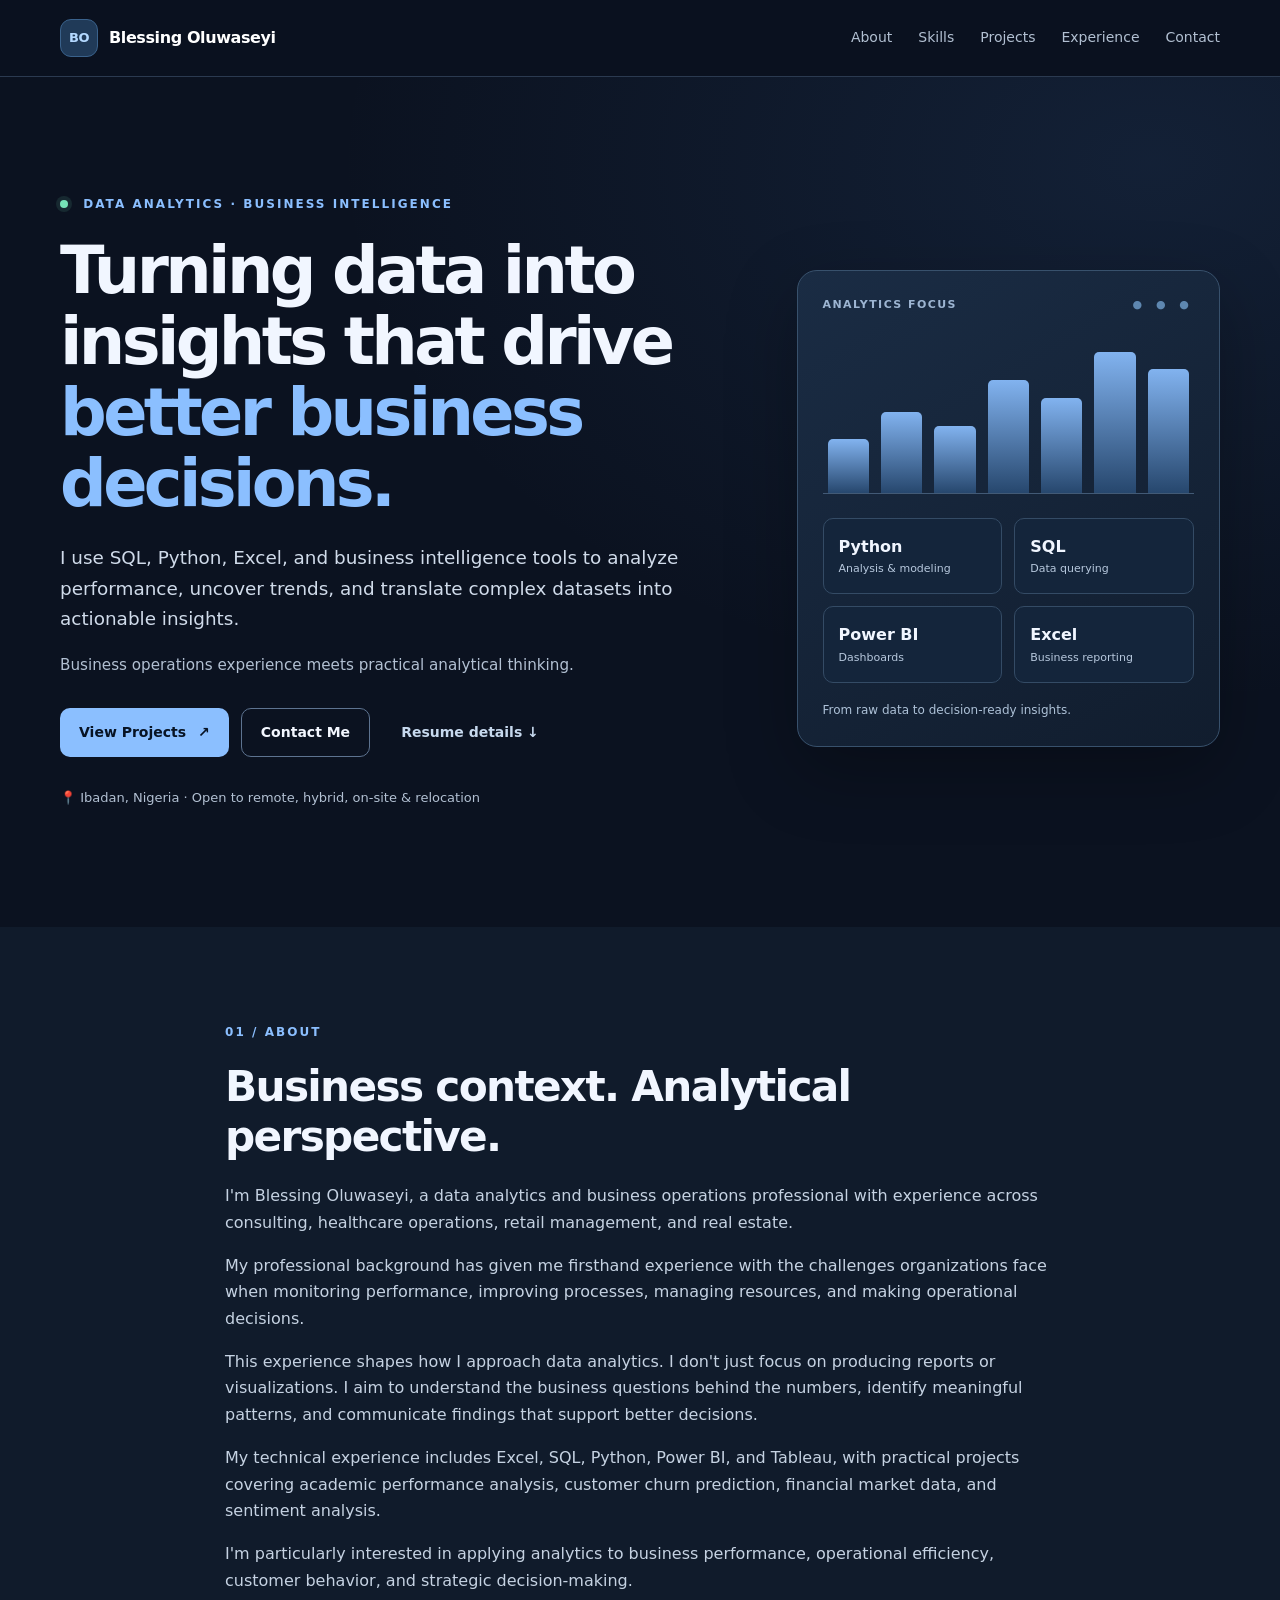
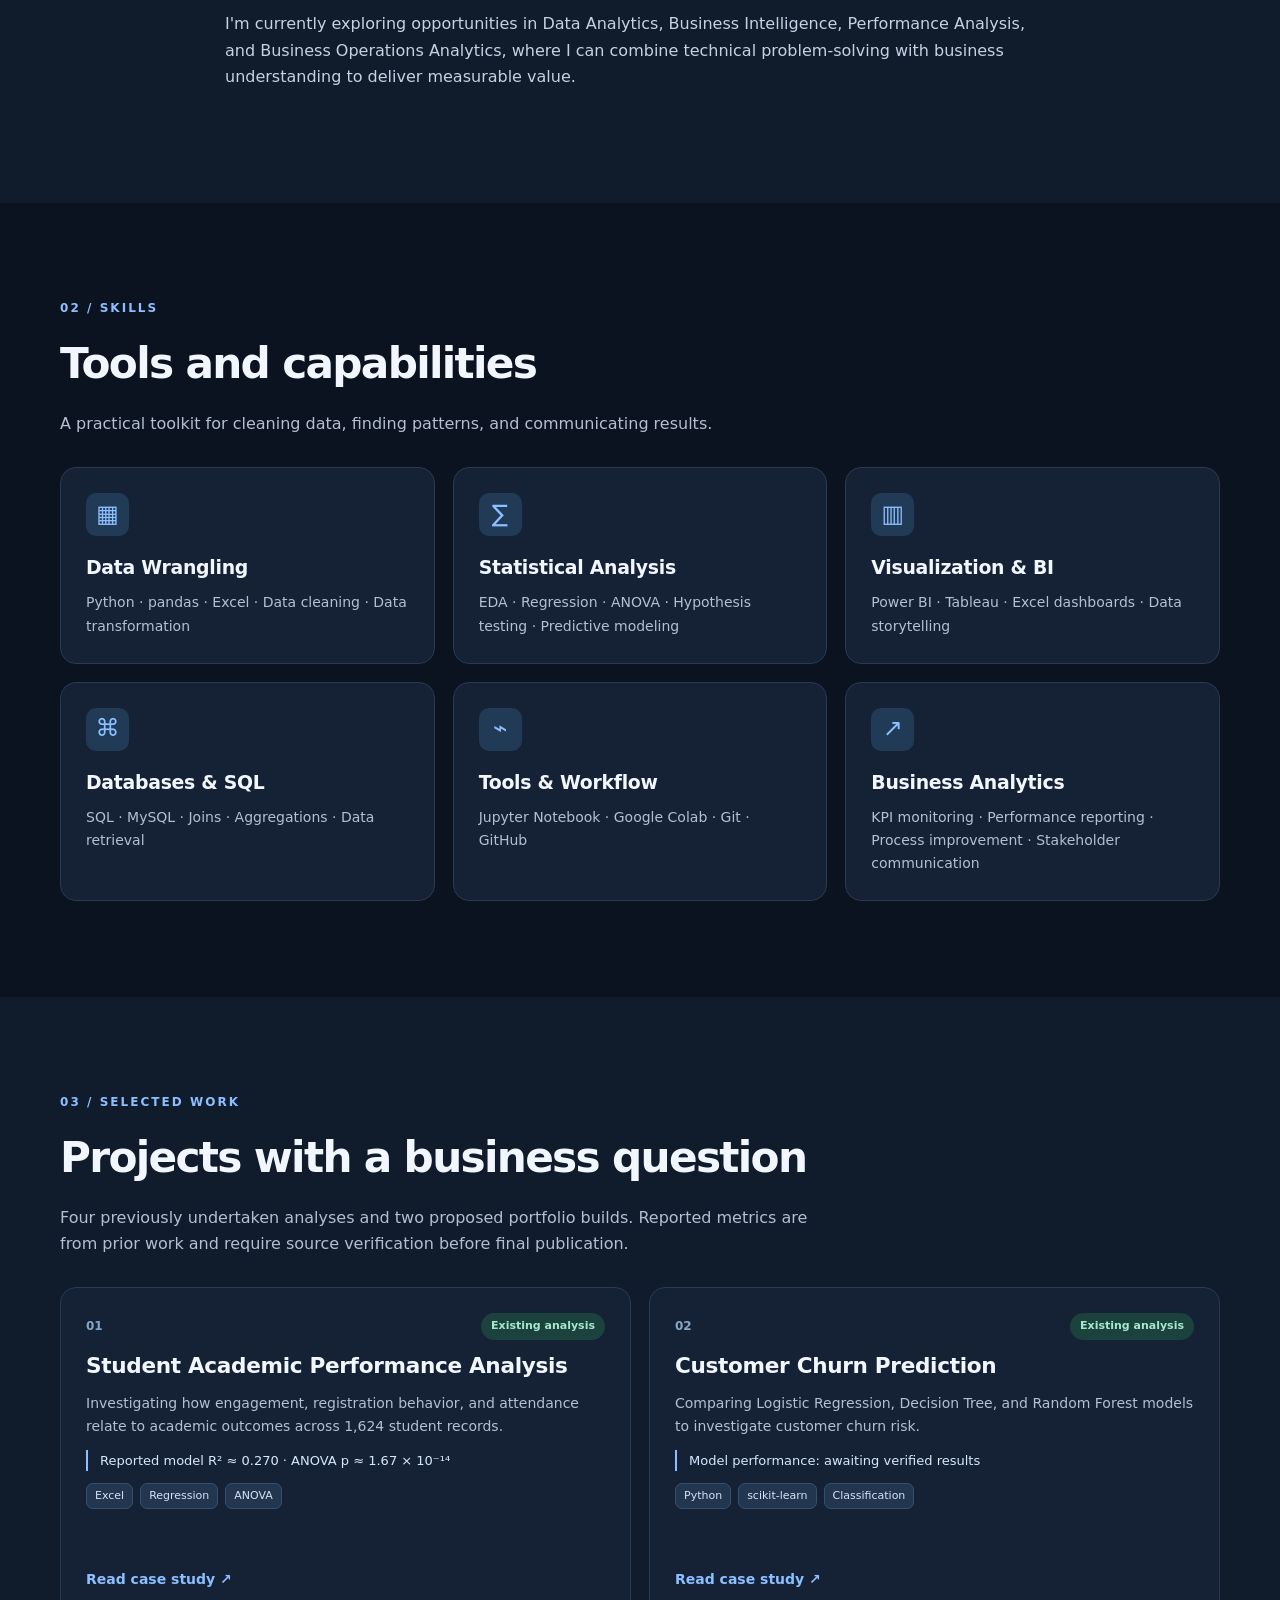
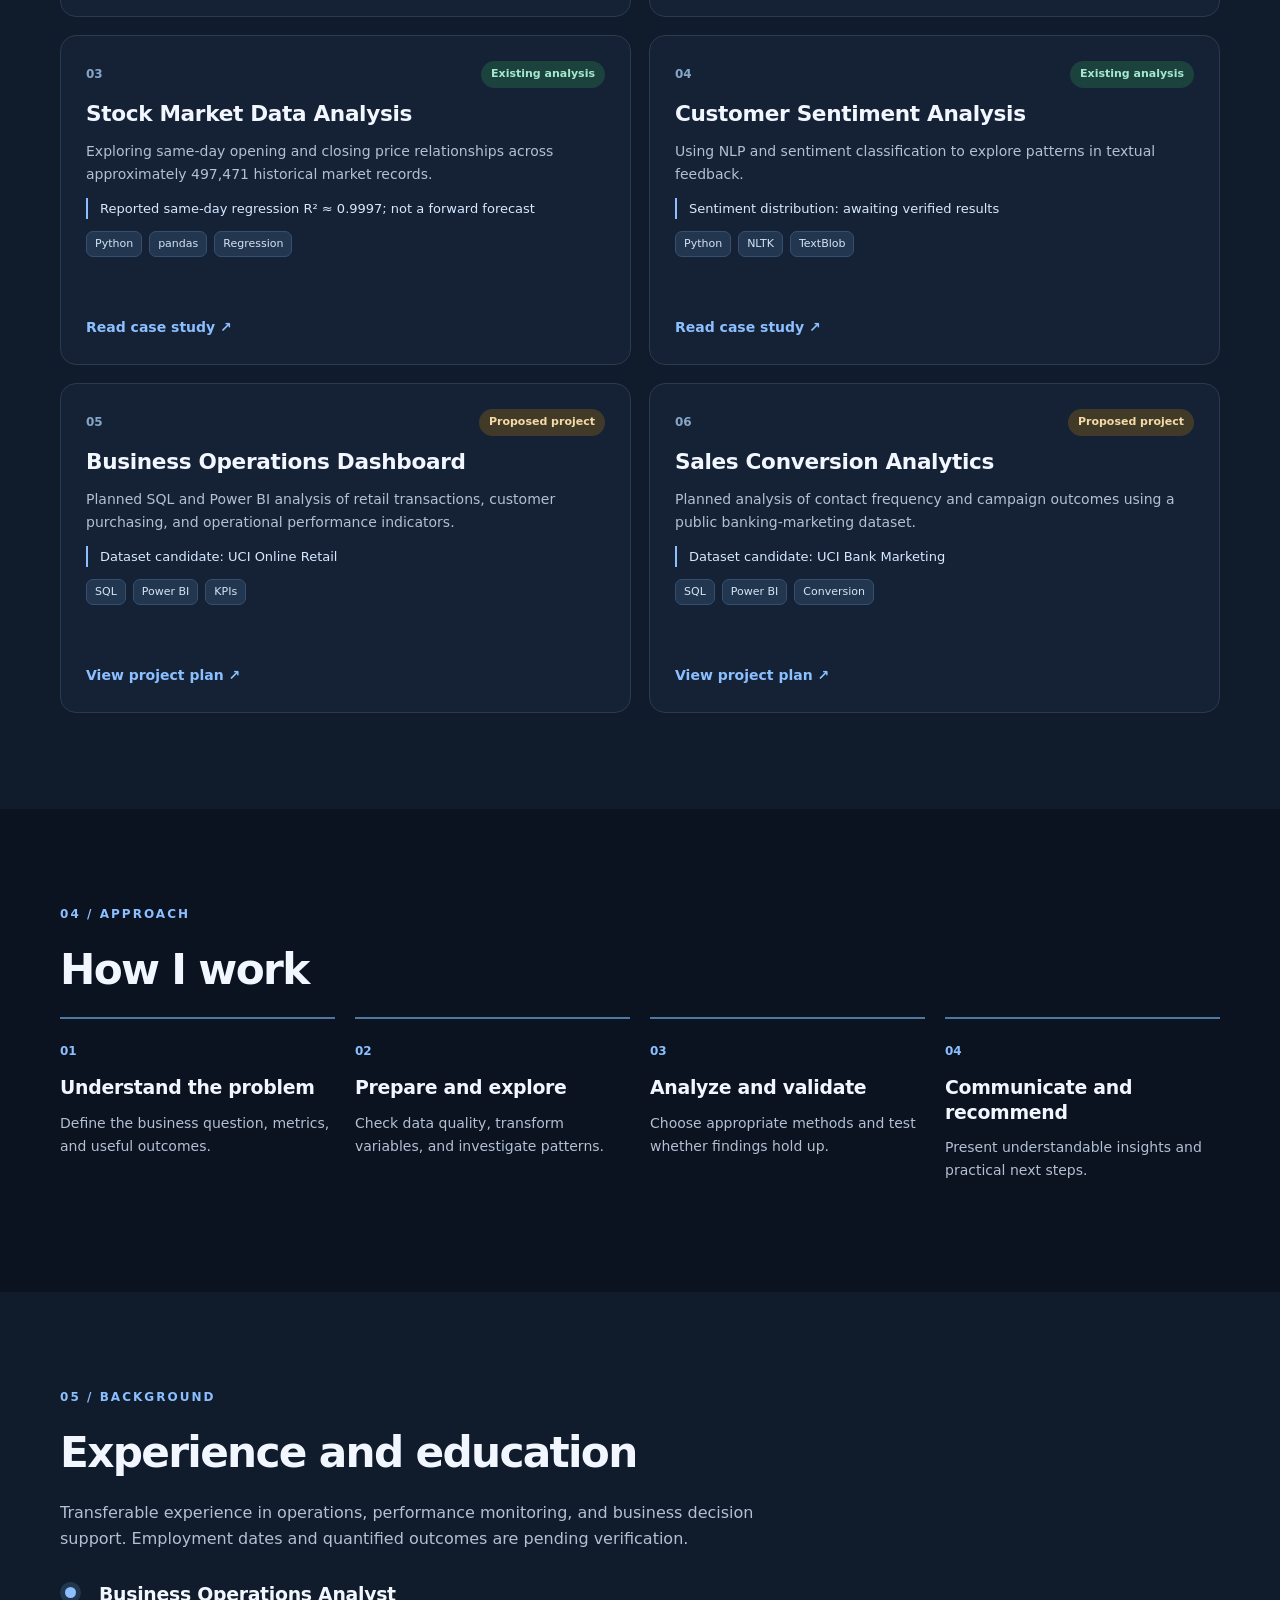
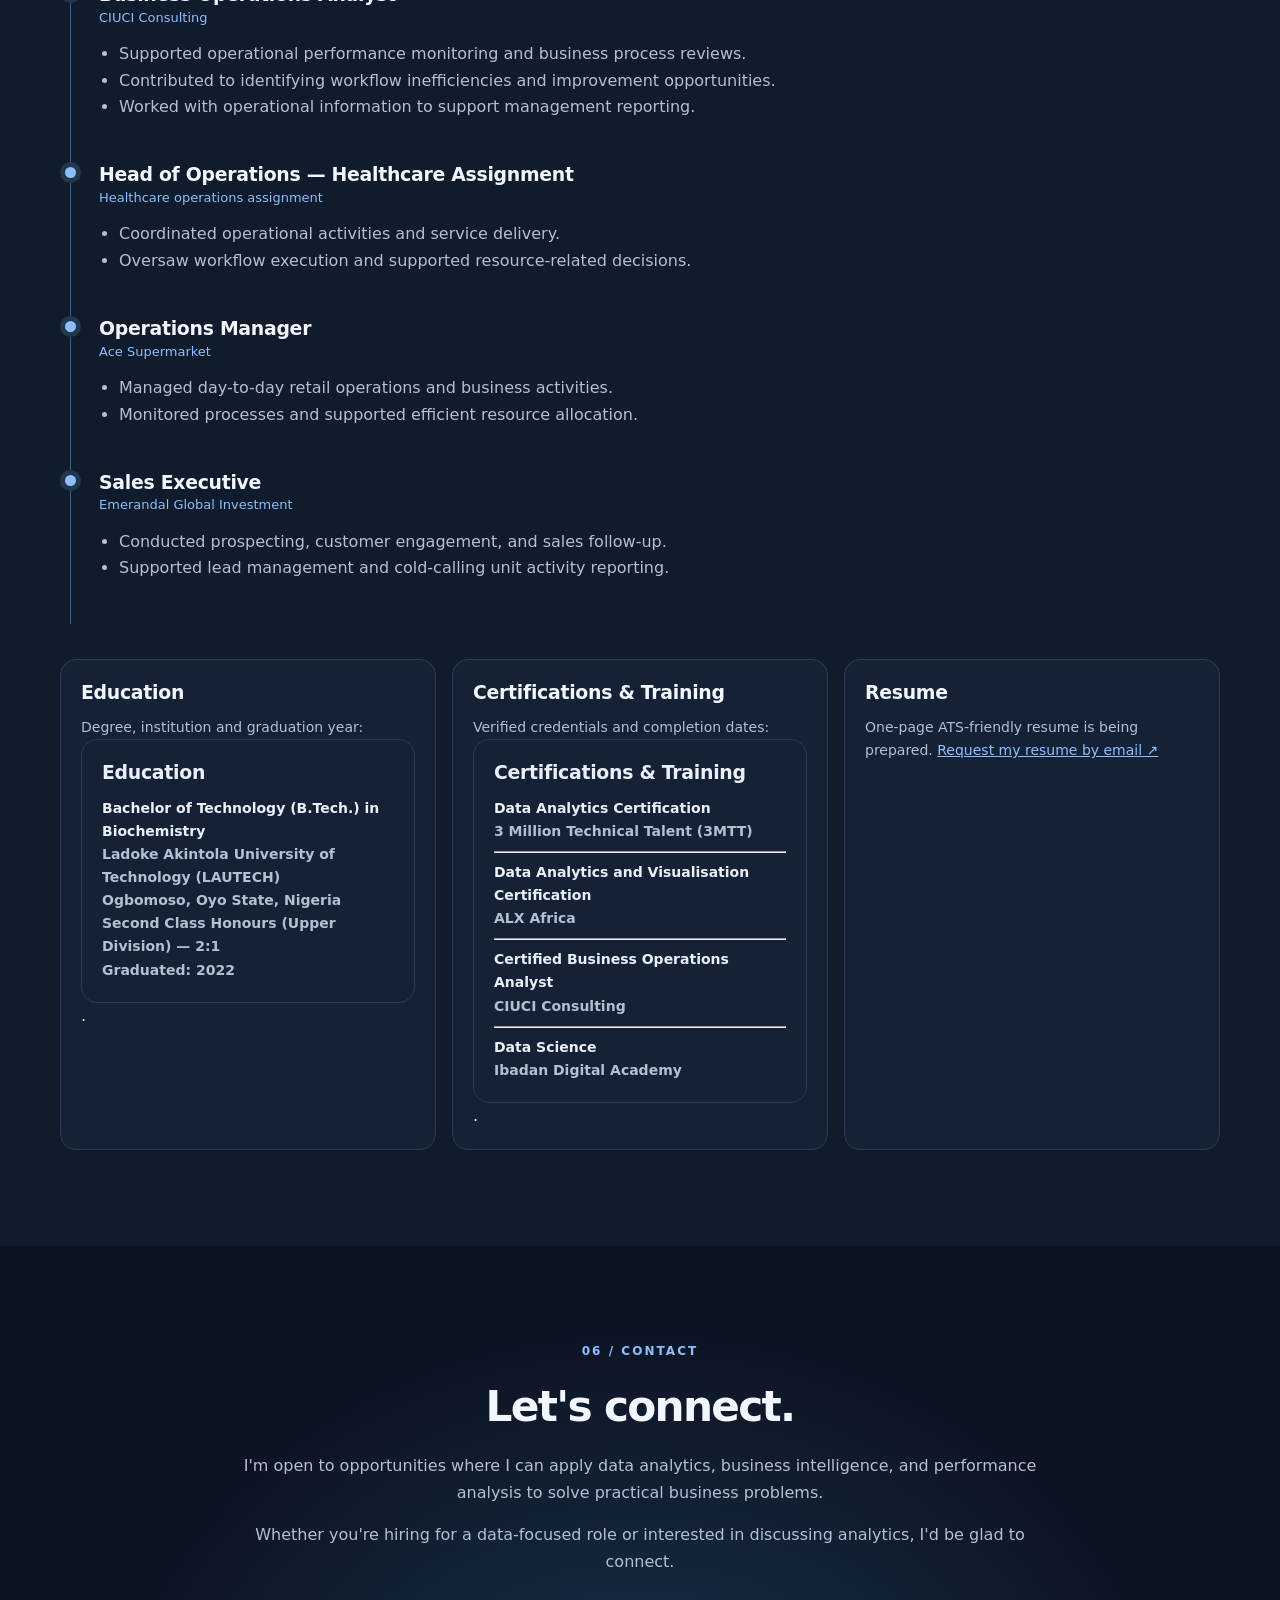
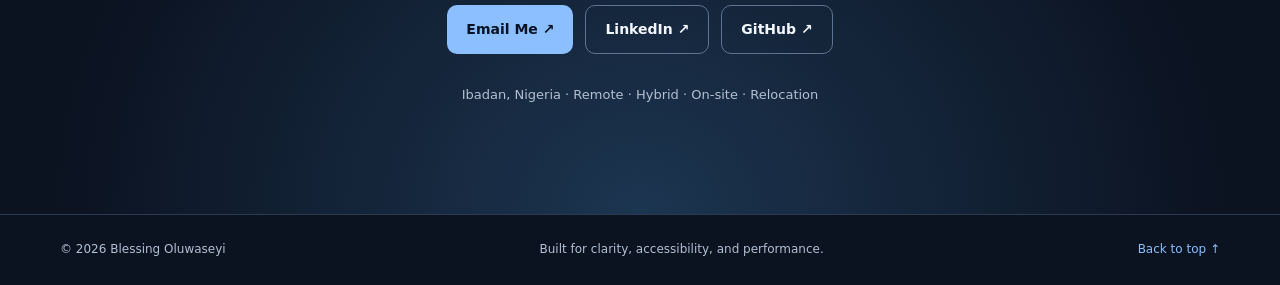
==== commit e2248c1d: "Update index.html Updated education and professional certifications" ====
--- a/index.html
+++ b/index.html
@@ -31,7 +31,7 @@
 <article class="project card"><div class="project-head"><span class="project-number">06</span><span class="status proposed">Proposed project</span></div><h3>Sales Conversion Analytics</h3><p>Planned analysis of contact frequency and campaign outcomes using a public banking-marketing dataset.</p><div class="project-highlight">Dataset candidate: UCI Bank Marketing</div><div class="tags"><span>SQL</span><span>Power BI</span><span>Conversion</span></div><a class="project-link" href="case-studies/sales-conversion.html">View project plan <span aria-hidden="true">↗</span></a></article>
 </div></div></section>
 <section id="approach" class="section"><div class="container"><p class="eyebrow">04 / APPROACH</p><h2>How I work</h2><div class="steps"><div><span>01</span><h3>Understand the problem</h3><p>Define the business question, metrics, and useful outcomes.</p></div><div><span>02</span><h3>Prepare and explore</h3><p>Check data quality, transform variables, and investigate patterns.</p></div><div><span>03</span><h3>Analyze and validate</h3><p>Choose appropriate methods and test whether findings hold up.</p></div><div><span>04</span><h3>Communicate and recommend</h3><p>Present understandable insights and practical next steps.</p></div></div></div></section>
-<section id="experience" class="section alt"><div class="container"><p class="eyebrow">05 / BACKGROUND</p><h2>Experience and education</h2><p class="section-intro">Transferable experience in operations, performance monitoring, and business decision support. Employment dates and quantified outcomes are pending verification.</p><div class="timeline"><article><h3>Business Operations Analyst</h3><p class="role-org">CIUCI Consulting</p><ul><li>Supported operational performance monitoring and business process reviews.</li><li>Contributed to identifying workflow inefficiencies and improvement opportunities.</li><li>Worked with operational information to support management reporting.</li></ul></article><article><h3>Head of Operations — Healthcare Assignment</h3><p class="role-org">Healthcare operations assignment</p><ul><li>Coordinated operational activities and service delivery.</li><li>Oversaw workflow execution and supported resource-related decisions.</li></ul></article><article><h3>Operations Manager</h3><p class="role-org">Ace Supermarket</p><ul><li>Managed day-to-day retail operations and business activities.</li><li>Monitored processes and supported efficient resource allocation.</li></ul></article><article><h3>Sales Executive</h3><p class="role-org">Emerandal Global Investment</p><ul><li>Conducted prospecting, customer engagement, and sales follow-up.</li><li>Supported lead management and cold-calling unit activity reporting.</li></ul></article></div><div id="resume" class="info-grid"><div class="card"><h3>Education</h3><p>Degree, institution and graduation year: <strong> <div class="card">   <h3>Education</h3>   <p><strong>Ladoke Akintola University of Technology (LAUTECH)</strong></p>   <p>Ogbomoso, Oyo State, Nigeria</p> </div></strong>.</p></div><div class="card"><h3>Certifications & Training</h3><p>Verified credentials and completion dates: <strong> <div class="card">   <h3>Certifications &amp; Training</h3>    <p>     <strong>Data Analytics Certification</strong><br>     3 Million Technical Talent (3MTT)   </p>    <hr>    <p>     <strong>Data Analytics and Visualisation Certification</strong><br>     ALX Africa   </p>    <hr>    <p>     <strong>Certified Business Operations Analyst</strong><br>     CIUCI Consulting   </p>    <hr>    <p>     <strong>Data Science</strong><br>     Ibadan Digital Academy   </p> </div></strong>.</p></div><div class="card"><h3>Resume</h3><p>One-page ATS-friendly resume is being prepared. <a href="mailto:Blessinghssn8@gmail.com?subject=Resume%20request">Request my resume by email ↗</a></p></div></div></div></section>
+<section id="experience" class="section alt"><div class="container"><p class="eyebrow">05 / BACKGROUND</p><h2>Experience and education</h2><p class="section-intro">Transferable experience in operations, performance monitoring, and business decision support. Employment dates and quantified outcomes are pending verification.</p><div class="timeline"><article><h3>Business Operations Analyst</h3><p class="role-org">CIUCI Consulting</p><ul><li>Supported operational performance monitoring and business process reviews.</li><li>Contributed to identifying workflow inefficiencies and improvement opportunities.</li><li>Worked with operational information to support management reporting.</li></ul></article><article><h3>Head of Operations — Healthcare Assignment</h3><p class="role-org">Healthcare operations assignment</p><ul><li>Coordinated operational activities and service delivery.</li><li>Oversaw workflow execution and supported resource-related decisions.</li></ul></article><article><h3>Operations Manager</h3><p class="role-org">Ace Supermarket</p><ul><li>Managed day-to-day retail operations and business activities.</li><li>Monitored processes and supported efficient resource allocation.</li></ul></article><article><h3>Sales Executive</h3><p class="role-org">Emerandal Global Investment</p><ul><li>Conducted prospecting, customer engagement, and sales follow-up.</li><li>Supported lead management and cold-calling unit activity reporting.</li></ul></article></div><div id="resume" class="info-grid"><div class="card"><h3>Education</h3><p>Degree, institution and graduation year: <strong> <div class="card">   <h3>Education</h3>    <p><strong>Bachelor of Technology (B.Tech.) in Biochemistry</strong></p>   <p>Ladoke Akintola University of Technology (LAUTECH)</p>   <p>Ogbomoso, Oyo State, Nigeria</p>   <p>Second Class Honours (Upper Division) — 2:1</p>   <p>Graduated: 2022</p>  </div></strong>.</p></div><div class="card"><h3>Certifications & Training</h3><p>Verified credentials and completion dates: <strong> <div class="card">   <h3>Certifications &amp; Training</h3>    <p>     <strong>Data Analytics Certification</strong><br>     3 Million Technical Talent (3MTT)   </p>    <hr>    <p>     <strong>Data Analytics and Visualisation Certification</strong><br>     ALX Africa   </p>    <hr>    <p>     <strong>Certified Business Operations Analyst</strong><br>     CIUCI Consulting   </p>    <hr>    <p>     <strong>Data Science</strong><br>     Ibadan Digital Academy   </p> </div></strong>.</p></div><div class="card"><h3>Resume</h3><p>One-page ATS-friendly resume is being prepared. <a href="mailto:Blessinghssn8@gmail.com?subject=Resume%20request">Request my resume by email ↗</a></p></div></div></div></section>
 <section id="contact" class="section contact-section"><div class="container contact-inner"><p class="eyebrow">06 / CONTACT</p><h2>Let's connect.</h2><p>I'm open to opportunities where I can apply data analytics, business intelligence, and performance analysis to solve practical business problems.</p><p>Whether you're hiring for a data-focused role or interested in discussing analytics, I'd be glad to connect.</p><div class="actions"><a class="btn primary" href="mailto:Blessinghssn8@gmail.com">Email Me ↗</a><a class="btn outline" href="https://www.linkedin.com/in/blessing-hassan-1100a9236/" target="_blank" rel="noopener noreferrer">LinkedIn ↗</a><a class="btn outline" href="https://github.com/blessinghssn8-Analysis" target="_blank" rel="noopener noreferrer">GitHub ↗</a></div><p class="contact-meta">Ibadan, Nigeria · Remote · Hybrid · On-site · Relocation</p></div></section>
 </main>
 <footer class="footer"><div class="container footer-inner"><span>© <span id="year">2026</span> Blessing Oluwaseyi</span><span>Built for clarity, accessibility, and performance.</span><a href="#home">Back to top ↑</a></div></footer>
